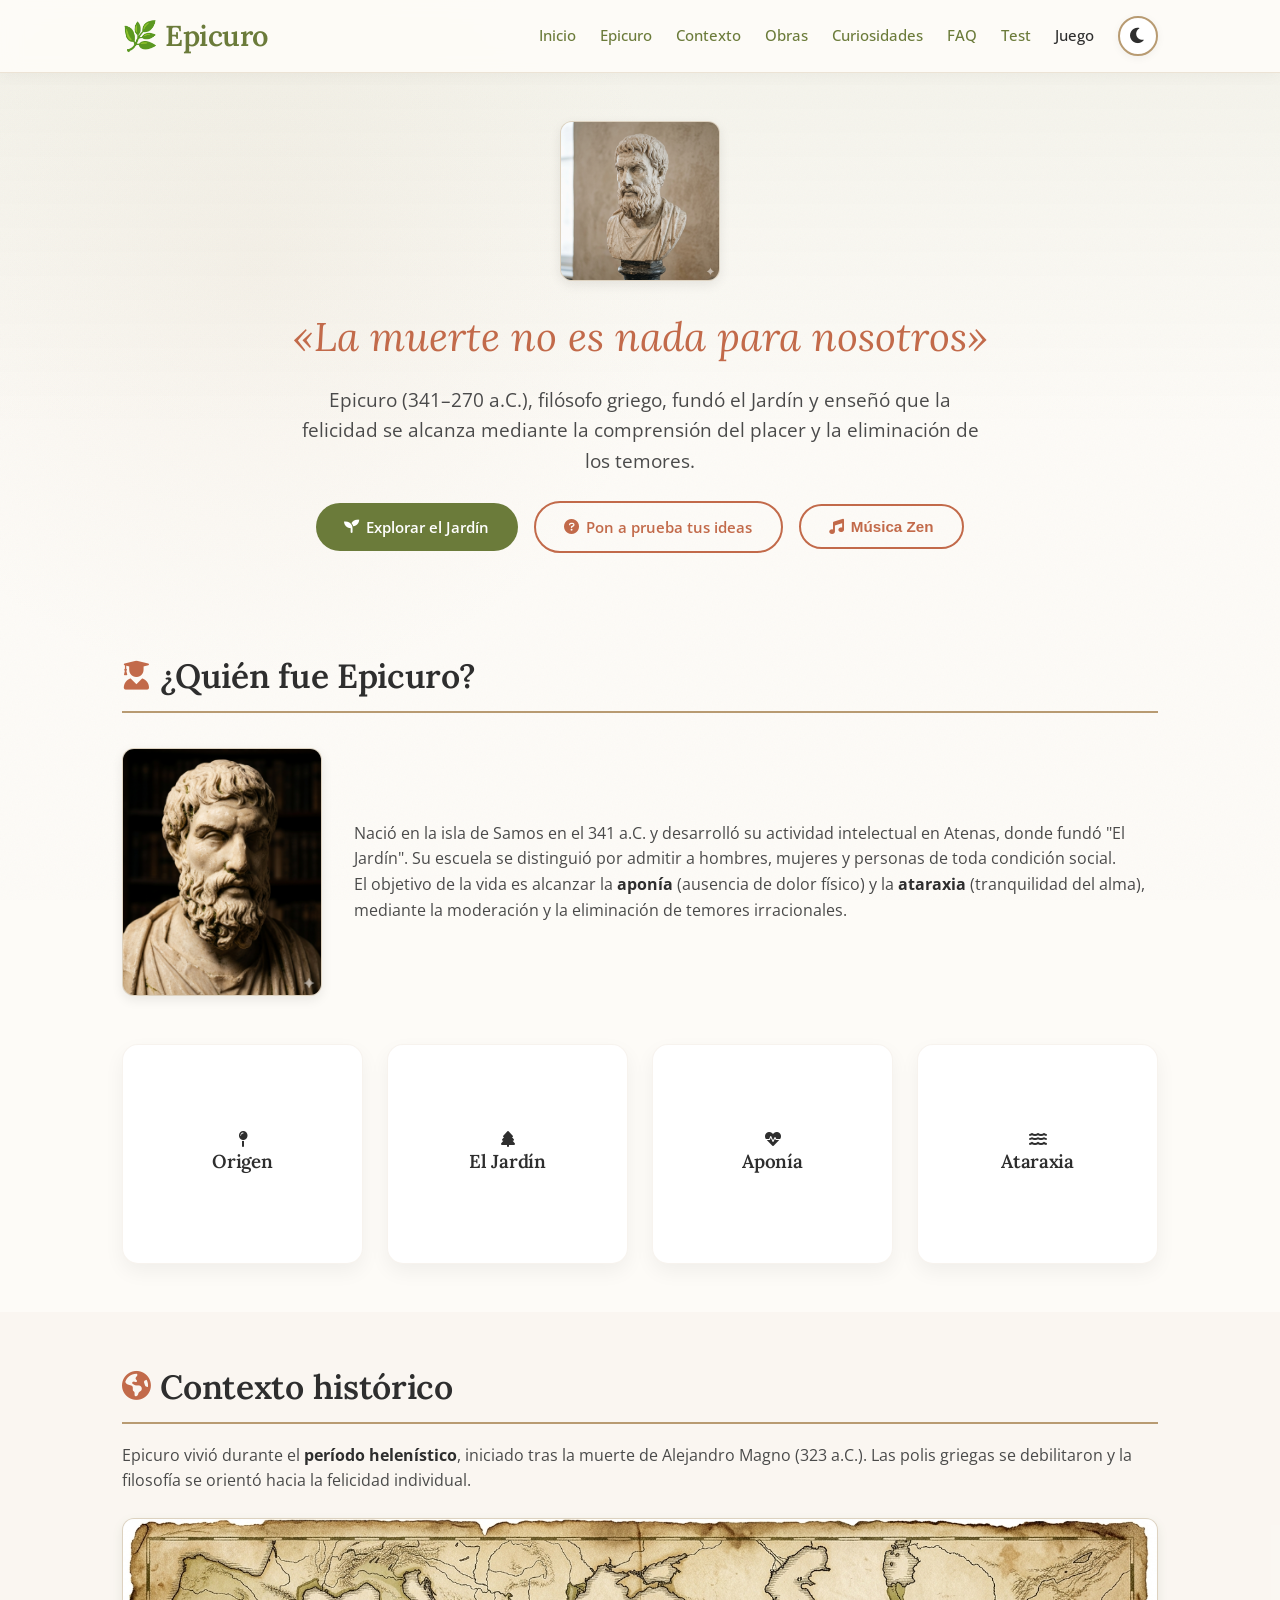
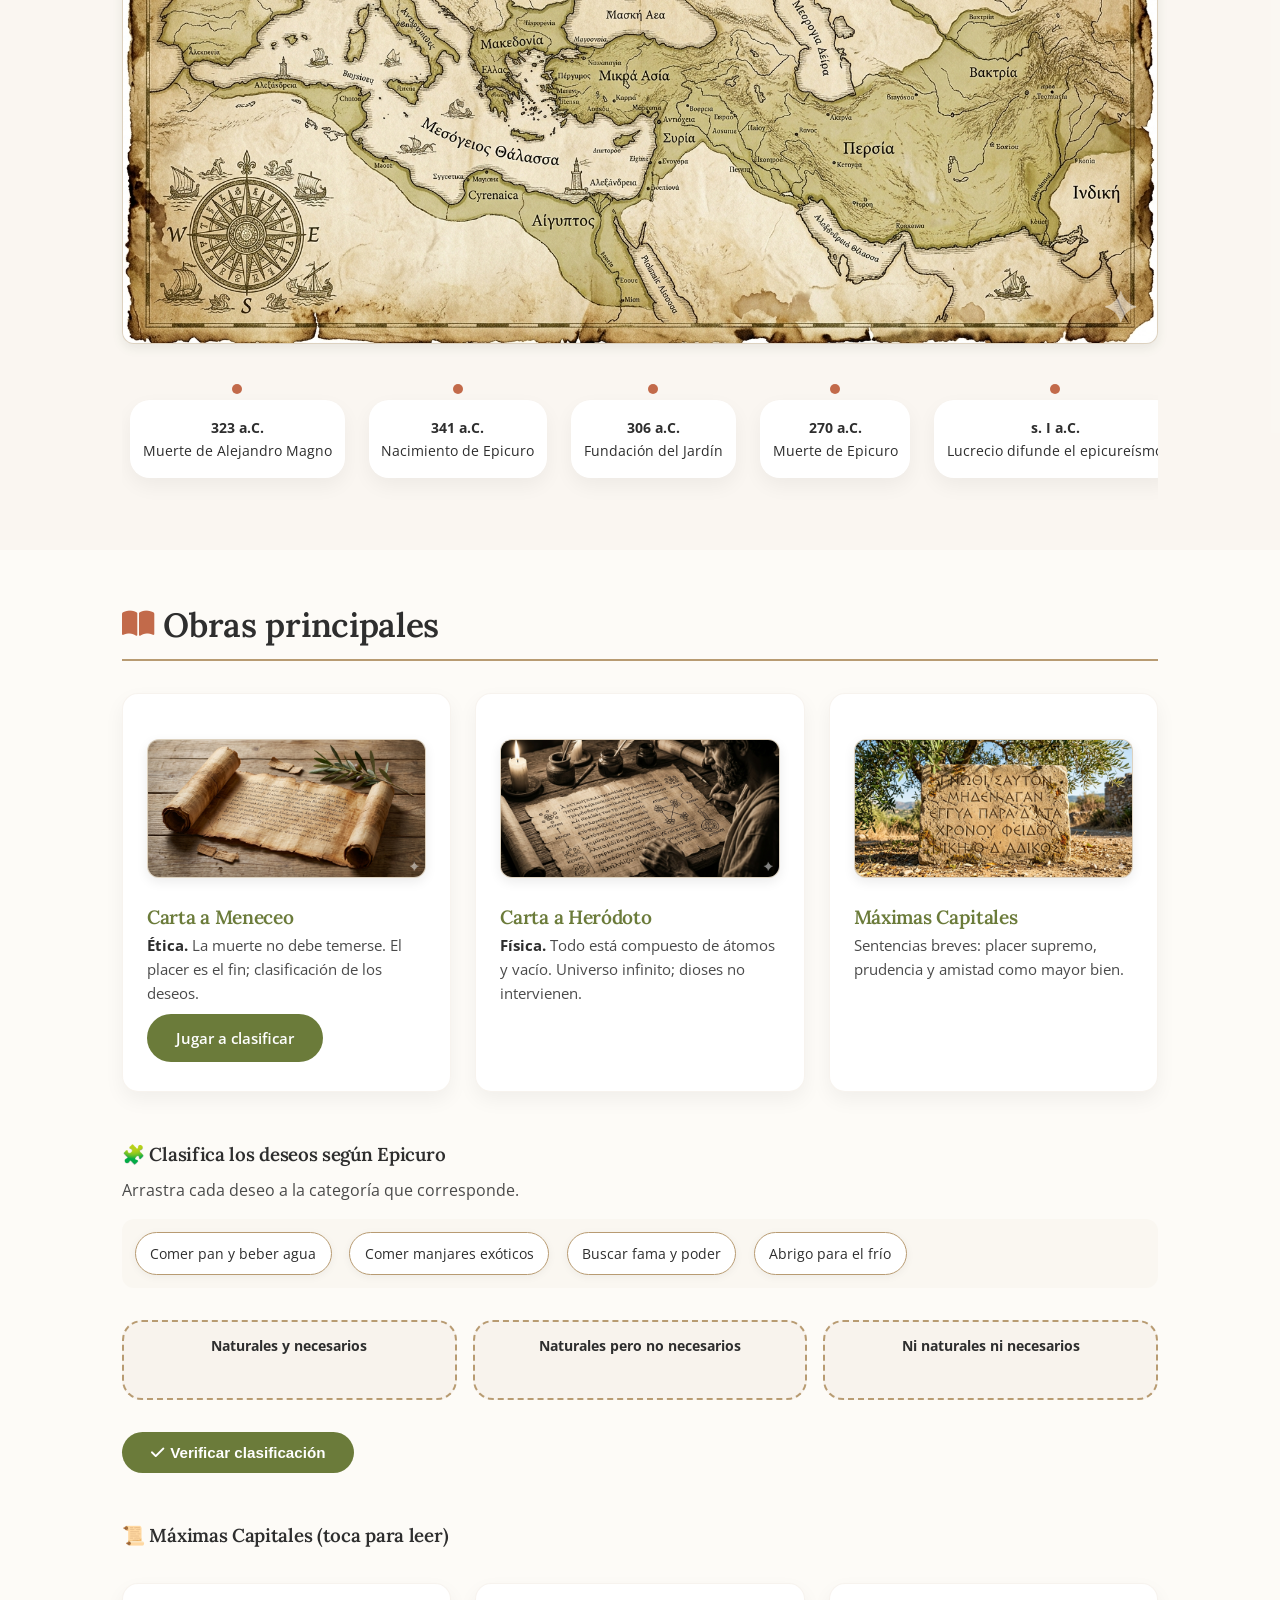
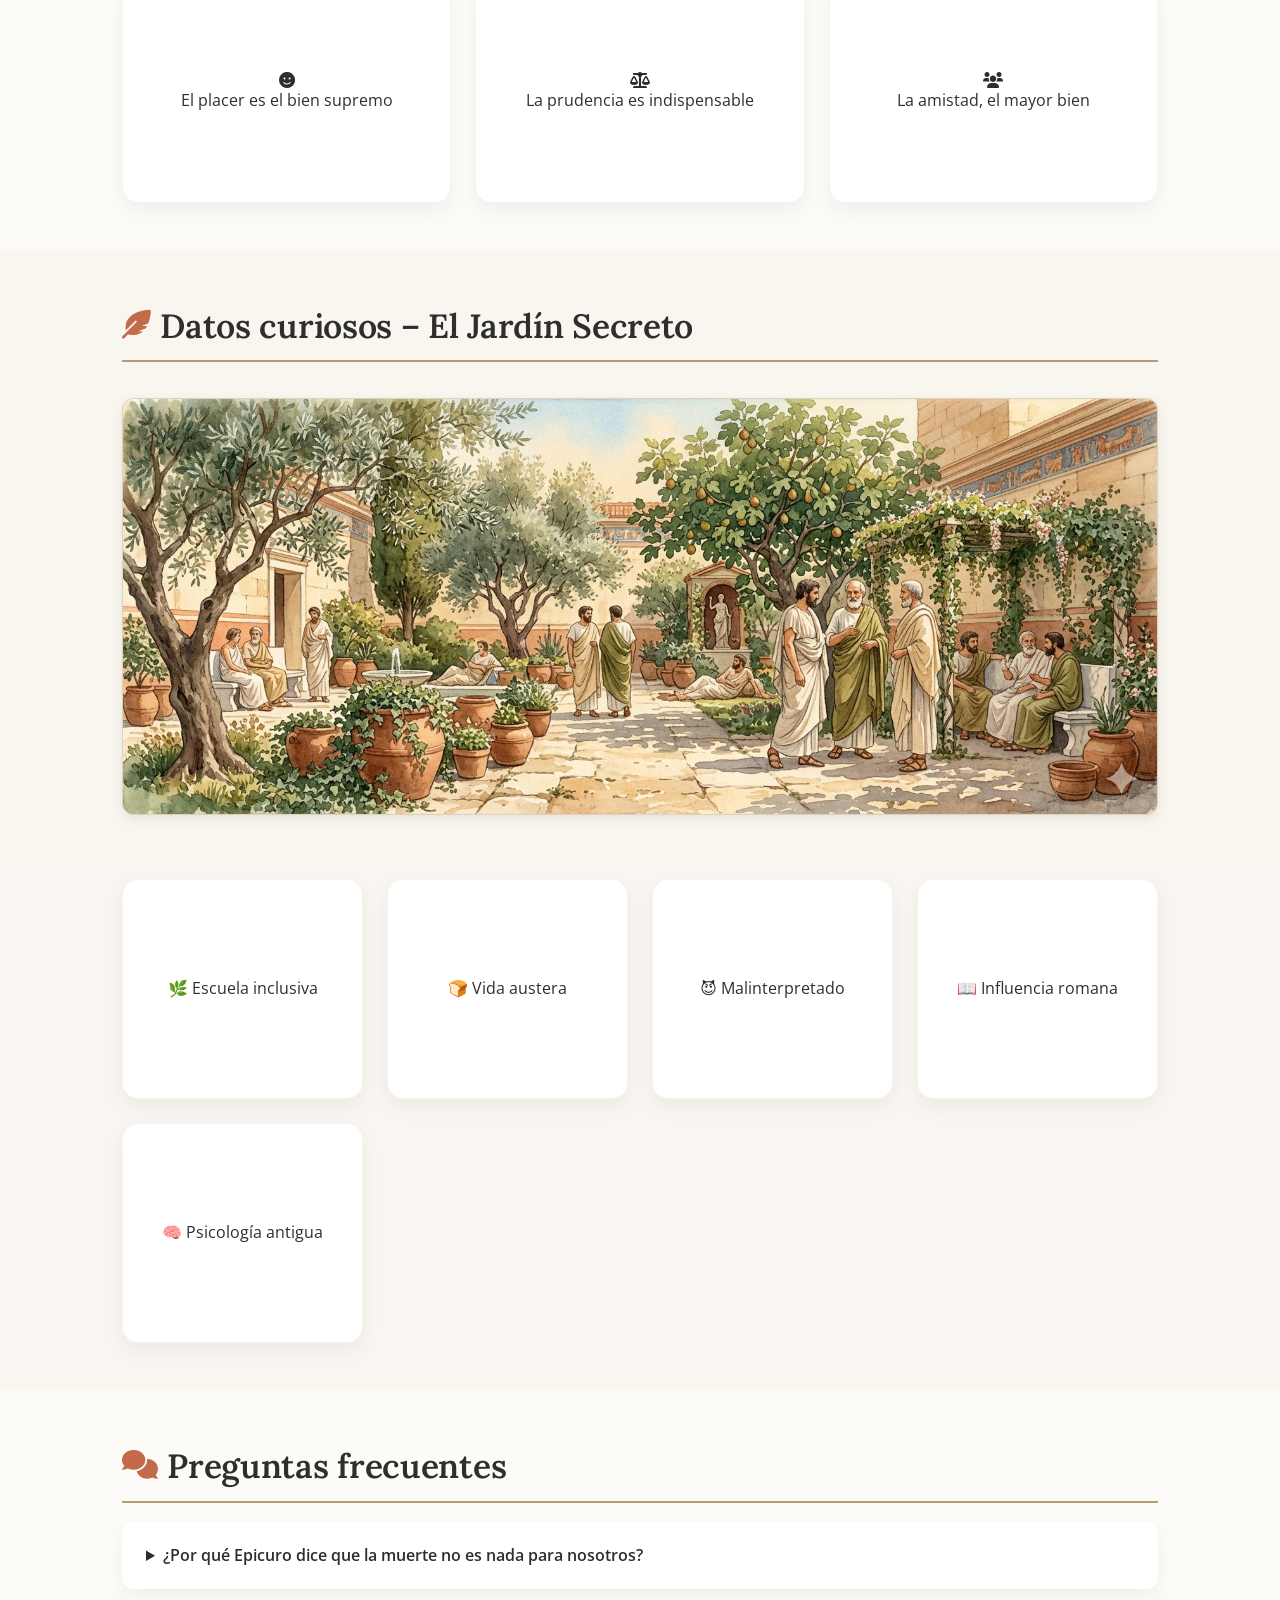
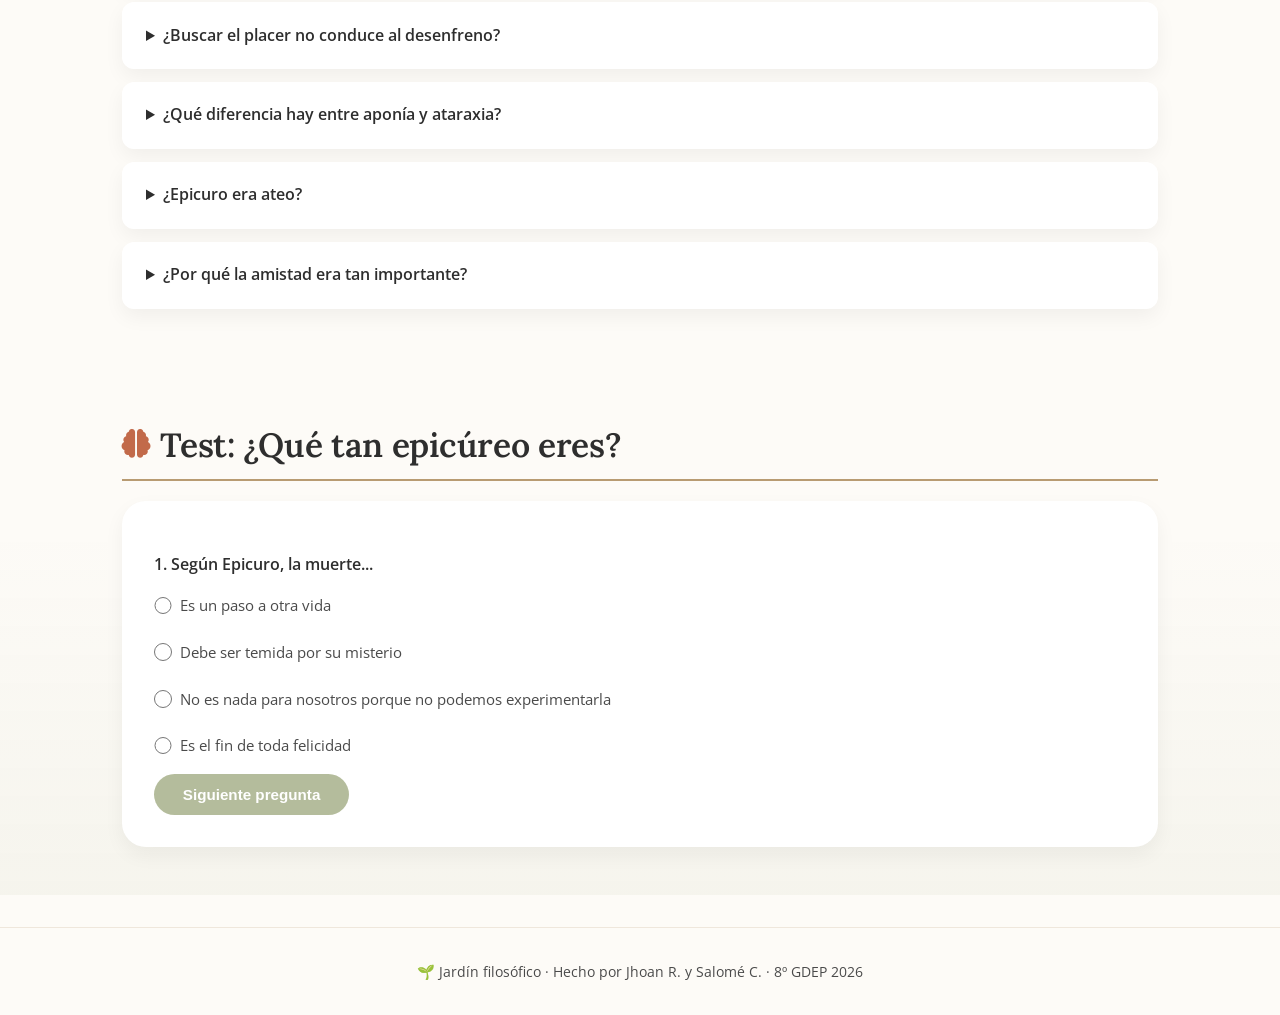
==== index.html @ 8f3d0e62 "Added link to the interactive game" ====
<!DOCTYPE html>
<html lang="es" data-theme="light">
<head>
    <meta charset="UTF-8">
    <meta name="viewport" content="width=device-width, initial-scale=1.0, viewport-fit=cover">
    <title>Epicuro · Filosofía para la felicidad</title>
    <link rel="shortcut icon" href="icono-web.ico" />
    <link rel="preconnect" href="https://fonts.googleapis.com">
    <link rel="preconnect" href="https://fonts.gstatic.com" crossorigin>
    <link href="https://fonts.googleapis.com/css2?family=Lora:ital,wght@0,400;0,600;1,400&family=Open+Sans:wght@300;400;600&display=swap" rel="stylesheet">
    <link rel="stylesheet" href="https://cdnjs.cloudflare.com/ajax/libs/font-awesome/6.0.0-beta3/css/all.min.css">
    <link rel="stylesheet" href="styles.css">
</head>
<body>
    <!-- Audio de fondo (oculto) -->
    <audio id="bgMusic" loop preload="auto">
        <source src="musica-web.mp3" type="audio/mpeg">
        Tu navegador no soporta audio.
    </audio>

    <div class="overlay" id="overlay"></div>

    <nav class="navbar">
        <div class="nav-container">
            <div class="logo">🌿 Epicuro</div>
            <div class="nav-right-group">
                <ul class="nav-links" id="navLinks">
                    <li><a href="#inicio">Inicio</a></li>
                    <li><a href="#epicuro">Epicuro</a></li>
                    <li><a href="#contexto">Contexto</a></li>
                    <li><a href="#obras">Obras</a></li>
                    <li><a href="#curiosidades">Curiosidades</a></li>
                    <li><a href="#faq">FAQ</a></li>
                    <li><a href="#test">Test</a></li>
                    <li><a href"https://colegio sitiosweb.com.co/juego/">Juego</a></li>
                    <li class="theme-toggle-li">
                        <button class="theme-toggle" id="themeToggle" aria-label="Cambiar modo oscuro / claro" title="Alternar modo oscuro">
                            <i class="fas fa-moon" id="themeIcon"></i>
                        </button>
                    </li>
                </ul>
                <button class="theme-toggle" id="themeToggleMobile" aria-label="Cambiar modo oscuro / claro" title="Alternar modo oscuro" style="display:none;">
                    <i class="fas fa-moon" id="themeIconMobile"></i>
                </button>
                <button class="menu-toggle" id="menuToggle" aria-label="Abrir menú" title="Menú">
                    <i class="fas fa-bars" id="menuIcon"></i>
                </button>
            </div>
        </div>
    </nav>

    <main>
        <section id="inicio" class="hero">
            <div class="container">
                <img src="img/busto-hero.png" alt="Busto de Epicuro" class="img-placeholder img-hero" width="240" height="240">
                <blockquote>«La muerte no es nada para nosotros»</blockquote>
                <p>Epicuro (341–270 a.C.), filósofo griego, fundó el Jardín y enseñó que la felicidad se alcanza mediante la comprensión del placer y la eliminación de los temores.</p>
                <div class="hero-buttons">
                    <a href="#curiosidades" class="btn"><i class="fas fa-seedling"></i> Explorar el Jardín</a>
                    <a href="#test" class="btn btn-outline"><i class="fas fa-question-circle"></i> Pon a prueba tus ideas</a>
                    <button id="musicToggle" class="btn btn-outline"><i class="fas fa-music"></i> <span>Música Zen</span></button>
                </div>
            </div>
        </section>

        <section id="epicuro">
            <div class="container">
                <h2><i class="fas fa-user-graduate"></i> ¿Quién fue Epicuro?</h2>
                <div class="bio-flex">
                    <img src="img/busto-bio.png" alt="Representación de Epicuro" class="img-placeholder img-placeholder-sm" width="250" height="300">
                    <div>
                        <p>Nació en la isla de Samos en el 341 a.C. y desarrolló su actividad intelectual en Atenas, donde fundó "El Jardín". Su escuela se distinguió por admitir a hombres, mujeres y personas de toda condición social.</p>
                        <p>El objetivo de la vida es alcanzar la <strong>aponía</strong> (ausencia de dolor físico) y la <strong>ataraxia</strong> (tranquilidad del alma), mediante la moderación y la eliminación de temores irracionales.</p>
                    </div>
                </div>

                <div class="card-grid" style="margin-top:2rem;">
                    <div class="flip-card" onclick="this.classList.toggle('flipped')">
                        <div class="flip-card-inner">
                            <div class="flip-card-front"><i class="fas fa-map-pin"></i><h3>Origen</h3></div>
                            <div class="flip-card-back"><p>Nació en Samos (341 a.C.) y filosofó en Atenas.</p></div>
                        </div>
                    </div>
                    <div class="flip-card" onclick="this.classList.toggle('flipped')">
                        <div class="flip-card-inner">
                            <div class="flip-card-front"><i class="fas fa-tree"></i><h3>El Jardín</h3></div>
                            <div class="flip-card-back"><p>Escuela inclusiva, abierta a todos sin distinción.</p></div>
                        </div>
                    </div>
                    <div class="flip-card" onclick="this.classList.toggle('flipped')">
                        <div class="flip-card-inner">
                            <div class="flip-card-front"><i class="fas fa-heartbeat"></i><h3>Aponía</h3></div>
                            <div class="flip-card-back"><p>Ausencia de dolor físico.</p></div>
                        </div>
                    </div>
                    <div class="flip-card" onclick="this.classList.toggle('flipped')">
                        <div class="flip-card-inner">
                            <div class="flip-card-front"><i class="fas fa-water"></i><h3>Ataraxia</h3></div>
                            <div class="flip-card-back"><p>Tranquilidad del alma, libre de miedos.</p></div>
                        </div>
                    </div>
                </div>
            </div>
        </section>

        <section id="contexto" style="background:var(--color-contexto-bg);">
            <div class="container">
                <h2><i class="fas fa-globe-americas"></i> Contexto histórico</h2>
                <p>Epicuro vivió durante el <strong>período helenístico</strong>, iniciado tras la muerte de Alejandro Magno (323 a.C.). Las polis griegas se debilitaron y la filosofía se orientó hacia la felicidad individual.</p>
                <img src="img/mapa.png" alt="Mapa del mundo helenístico" class="img-placeholder" style="max-width:100%; margin:1.5rem 0;">
                <div class="timeline">
                    <div class="timeline-item"><strong>323 a.C.</strong><br>Muerte de Alejandro Magno</div>
                    <div class="timeline-item"><strong>341 a.C.</strong><br>Nacimiento de Epicuro</div>
                    <div class="timeline-item"><strong>306 a.C.</strong><br>Fundación del Jardín</div>
                    <div class="timeline-item"><strong>270 a.C.</strong><br>Muerte de Epicuro</div>
                    <div class="timeline-item"><strong>s. I a.C.</strong><br>Lucrecio difunde el epicureísmo</div>
                </div>
            </div>
        </section>

        <section id="obras">
            <div class="container">
                <h2><i class="fas fa-book-open"></i> Obras principales</h2>
                <div class="card-grid">
                    <div class="card">
                        <img src="img/carta-meneceo.png" alt="Pergamino Carta a Meneceo" class="img-placeholder">
                        <h3><a href="https://archive.org/details/Carta_a_Meneceu" target="_blank" rel="noopener">Carta a Meneceo</a></h3>
                        <p><strong>Ética.</strong> La muerte no debe temerse. El placer es el fin; clasificación de los deseos.</p>
                        <a href="#juego-deseos" class="btn" style="margin-top:0.5rem;">Jugar a clasificar</a>
                    </div>
                    <div class="card">
                        <img src="img/carta-herodoto.png" alt="Pergamino Carta a Heródoto" class="img-placeholder">
                        <h3><a href="https://github.com/YacaloX/Epicuro-de-Samos/blob/main/pdf/carta-a-herodoto.pdf" target="_blank" rel="noopener">Carta a Heródoto</a></h3>
                        <p><strong>Física.</strong> Todo está compuesto de átomos y vacío. Universo infinito; dioses no intervienen.</p>
                    </div>
                    <div class="card">
                        <img src="img/tabla-piedra.png" alt="Tabla con máximas" class="img-placeholder">
                        <h3><a href="https://www.eventos.cch.unam.mx/olimpiada/files/Maximas.pdf" target="_blank" rel="noopener">Máximas Capitales</a></h3>
                        <p>Sentencias breves: placer supremo, prudencia y amistad como mayor bien.</p>
                    </div>
                </div>

                <div id="juego-deseos" style="margin-top:3rem;">
                    <h3 style="font-family:var(--fuente-titulos); margin-bottom:0.5rem; color: var(--texto);">🧩 Clasifica los deseos según Epicuro</h3>
                    <p>Arrastra cada deseo a la categoría que corresponde.</p>
                    <div id="items-container">
                        <div class="draggable" draggable="true" id="item1" data-correct="natural-necesario">Comer pan y beber agua</div>
                        <div class="draggable" draggable="true" id="item2" data-correct="natural-no-necesario">Comer manjares exóticos</div>
                        <div class="draggable" draggable="true" id="item3" data-correct="no-natural">Buscar fama y poder</div>
                        <div class="draggable" draggable="true" id="item4" data-correct="natural-necesario">Abrigo para el frío</div>
                    </div>
                    <div class="drag-container">
                        <div class="drop-zone" data-accept="natural-necesario"><h4>Naturales y necesarios</h4></div>
                        <div class="drop-zone" data-accept="natural-no-necesario"><h4>Naturales pero no necesarios</h4></div>
                        <div class="drop-zone" data-accept="no-natural"><h4>Ni naturales ni necesarios</h4></div>
                    </div>
                    <button id="verificar-deseos" class="btn"><i class="fas fa-check"></i> Verificar clasificación</button>
                    <p id="feedback-deseos" style="margin-top:0.8rem; font-weight:600;"></p>
                </div>

                <h3 style="margin-top:3rem; color: var(--texto);">📜 Máximas Capitales (toca para leer)</h3>
                <div class="card-grid" style="grid-template-columns: repeat(auto-fit, minmax(200px,1fr));">
                    <div class="flip-card" onclick="this.classList.toggle('flipped')">
                        <div class="flip-card-inner">
                            <div class="flip-card-front"><i class="fas fa-smile"></i> El placer es el bien supremo</div>
                            <div class="flip-card-back">La vida feliz requiere moderación; el placer verdadero es ausencia de dolor.</div>
                        </div>
                    </div>
                    <div class="flip-card" onclick="this.classList.toggle('flipped')">
                        <div class="flip-card-inner">
                            <div class="flip-card-front"><i class="fas fa-balance-scale"></i> La prudencia es indispensable</div>
                            <div class="flip-card-back">Elegir bien los placeres evita sufrimientos futuros.</div>
                        </div>
                    </div>
                    <div class="flip-card" onclick="this.classList.toggle('flipped')">
                        <div class="flip-card-inner">
                            <div class="flip-card-front"><i class="fas fa-users"></i> La amistad, el mayor bien</div>
                            <div class="flip-card-back">Proporciona seguridad, apoyo y bienestar emocional.</div>
                        </div>
                    </div>
                </div>
            </div>
        </section>

        <section id="curiosidades" style="background:var(--color-curiosidades-bg);">
            <div class="container">
                <h2><i class="fas fa-feather-alt"></i> Datos curiosos – El Jardín Secreto</h2>
                <img src="img/jardin.png" alt="Ilustración del Jardín de Epicuro" class="img-placeholder" style="max-width:100%; margin-bottom:1.5rem;">
                <div class="card-grid">
                    <div class="flip-card" onclick="this.classList.toggle('flipped')">
                        <div class="flip-card-inner">
                            <div class="flip-card-front">🌿 Escuela inclusiva</div>
                            <div class="flip-card-back">Mujeres, esclavos y personas de toda condición eran bienvenidos en El Jardín.</div>
                        </div>
                    </div>
                    <div class="flip-card" onclick="this.classList.toggle('flipped')">
                        <div class="flip-card-inner">
                            <div class="flip-card-front">🍞 Vida austera</div>
                            <div class="flip-card-back">Epicuro comía principalmente pan, agua y aceitunas; su placer no era el lujo.</div>
                        </div>
                    </div>
                    <div class="flip-card" onclick="this.classList.toggle('flipped')">
                        <div class="flip-card-inner">
                            <div class="flip-card-front">😈 Malinterpretado</div>
                            <div class="flip-card-back">Se le acusó de hedonismo extremo, pero defendía la moderación.</div>
                        </div>
                    </div>
                    <div class="flip-card" onclick="this.classList.toggle('flipped')">
                        <div class="flip-card-inner">
                            <div class="flip-card-front">📖 Influencia romana</div>
                            <div class="flip-card-back">El poeta Lucrecio llevó el epicureísmo a Roma con <em>De rerum natura</em>.</div>
                        </div>
                    </div>
                    <div class="flip-card" onclick="this.classList.toggle('flipped')">
                        <div class="flip-card-inner">
                            <div class="flip-card-front">🧠 Psicología antigua</div>
                            <div class="flip-card-back">Su enfoque en eliminar miedos anticipa el bienestar emocional moderno.</div>
                        </div>
                    </div>
                </div>
            </div>
        </section>

        <section id="faq">
            <div class="container">
                <h2><i class="fas fa-comments"></i> Preguntas frecuentes</h2>
                <div class="faq">
                    <details><summary>¿Por qué Epicuro dice que la muerte no es nada para nosotros?</summary><p>Porque mientras vivimos, la muerte no está presente; cuando ocurre, dejamos de existir y no hay sensación alguna.</p></details>
                    <details><summary>¿Buscar el placer no conduce al desenfreno?</summary><p>No en el epicureísmo: el placer supremo es la ausencia de dolor (aponía) y la serenidad del alma (ataraxia).</p></details>
                    <details><summary>¿Qué diferencia hay entre aponía y ataraxia?</summary><p>Aponía: ausencia de dolor físico. Ataraxia: tranquilidad mental.</p></details>
                    <details><summary>¿Epicuro era ateo?</summary><p>No. Creía que los dioses existen, pero no intervienen en asuntos humanos.</p></details>
                    <details><summary>¿Por qué la amistad era tan importante?</summary><p>Brinda seguridad y apoyo; Epicuro la consideraba el mayor bien que la sabiduría ofrece.</p></details>
                </div>
            </div>
        </section>

        <section id="test" style="background: var(--color-test-bg);">
            <div class="container">
                <h2><i class="fas fa-brain"></i> Test: ¿Qué tan epicúreo eres?</h2>
                <div class="quiz-box" id="quiz">
                    <div id="pregunta-container"></div>
                    <button id="siguiente-btn" class="btn" style="display:none;" disabled>Siguiente pregunta</button>
                    <div id="resultado-final" class="resultado" style="display:none;"></div>
                </div>
            </div>
        </section>
    </main>

    <footer>
        <p>🌱 Jardín filosófico · Hecho por Jhoan R. y Salomé C. · 8º GDEP 2026</p>
    </footer>

    <script src="script.js"></script>
</body>
</html>
---- styles.css ----
/* ========== RESET Y VARIABLES ========== */
* {
    margin: 0;
    padding: 0;
    box-sizing: border-box;
}

:root {
    --fondo: #FDFBF7;
    --texto: #2E2E2E;
    --texto-secundario: #4a4a4a;
    --verde-oliva: #6B7B3A;
    --terracota: #C26A4A;
    --dorado-viejo: #B89B72;
    --beige-claro: #F5F0E8;
    --sombra-suave: 0 8px 20px rgba(0, 0, 0, 0.05);
    --sombra-media: 0 15px 30px rgba(0, 0, 0, 0.08);
    --sombra-ligera: 0 2px 8px rgba(0, 0, 0, 0.05);
    --sombra-imagen: 0 4px 12px rgba(0, 0, 0, 0.08);
    --borde-redondo: 16px;
    --fuente-titulos: 'Lora', 'Merriweather', Georgia, serif;
    --fuente-texto: 'Open Sans', 'Lato', system-ui, sans-serif;
    --transicion: all 0.25s ease;
    --color-card-bg: #ffffff;
    --color-card-border: rgba(184, 155, 114, 0.12);
    --color-nav-bg: rgba(253, 251, 247, 0.92);
    --color-nav-border: rgba(184, 155, 114, 0.25);
    --color-footer-texto: #7f7f7f;
    --color-footer-borde: rgba(184, 155, 114, 0.2);
    --color-faq-bg: #ffffff;
    --color-dropzone-bg: rgba(245, 240, 232, 0.7);
    --color-dropzone-dragover: rgba(107, 123, 58, 0.1);
    --color-timeline-bg: #ffffff;
    --color-img-bg: #e9e4db;
    --color-img-border: rgba(184, 155, 114, 0.25);
    --color-hero-gradient: linear-gradient(180deg, rgba(107, 123, 58, 0.06) 0%, transparent 70%);
    --color-contexto-bg: rgba(245, 240, 232, 0.4);
    --color-curiosidades-bg: rgba(184, 155, 114, 0.06);
    --color-test-bg: linear-gradient(0deg, rgba(107, 123, 58, 0.05) 0%, transparent 70%);
    --color-scrollbar-track: #f0ece4;
    --color-scrollbar-thumb: #c4b99a;
    --color-flip-back-texto: #3d3d3d;
    --color-input-bg: #ffffff;
    --color-input-texto: #2E2E2E;
}

[data-theme="dark"] {
    --fondo: #1a1a1a;
    --texto: #e4e4e4;
    --texto-secundario: #c5c5c5;
    --verde-oliva: #8fa84a;
    --terracota: #d4856a;
    --dorado-viejo: #c9a87c;
    --beige-claro: #2a2722;
    --sombra-suave: 0 8px 20px rgba(0, 0, 0, 0.25);
    --sombra-media: 0 15px 30px rgba(0, 0, 0, 0.3);
    --sombra-ligera: 0 2px 8px rgba(0, 0, 0, 0.2);
    --sombra-imagen: 0 4px 12px rgba(0, 0, 0, 0.3);
    --color-card-bg: #252525;
    --color-card-border: rgba(184, 155, 114, 0.18);
    --color-nav-bg: rgba(26, 26, 26, 0.94);
    --color-nav-border: rgba(184, 155, 114, 0.3);
    --color-footer-texto: #a0a0a0;
    --color-footer-borde: rgba(184, 155, 114, 0.25);
    --color-faq-bg: #252525;
    --color-dropzone-bg: rgba(42, 39, 34, 0.7);
    --color-dropzone-dragover: rgba(143, 168, 74, 0.15);
    --color-timeline-bg: #252525;
    --color-img-bg: #2e2b26;
    --color-img-border: rgba(184, 155, 114, 0.3);
    --color-hero-gradient: linear-gradient(180deg, rgba(143, 168, 74, 0.08) 0%, transparent 70%);
    --color-contexto-bg: rgba(42, 39, 34, 0.5);
    --color-curiosidades-bg: rgba(184, 155, 114, 0.08);
    --color-test-bg: linear-gradient(0deg, rgba(143, 168, 74, 0.07) 0%, transparent 70%);
    --color-scrollbar-track: #2a2a2a;
    --color-scrollbar-thumb: #5a5040;
    --color-flip-back-texto: #d0d0d0;
    --color-input-bg: #2a2a2a;
    --color-input-texto: #e4e4e4;
}

html {
    font-size: 16px;
    scroll-behavior: smooth;
}

body {
    background-color: var(--fondo);
    color: var(--texto);
    font-family: var(--fuente-texto);
    line-height: 1.6;
    font-weight: 400;
    background-image: radial-gradient(circle at 20% 30%, rgba(184, 155, 114, 0.08) 0%, transparent 35%);
    background-attachment: fixed;
    transition: background-color 0.4s ease, color 0.4s ease;
    -webkit-tap-highlight-color: transparent;
    -webkit-font-smoothing: antialiased;
}

body::before {
    content: "";
    position: fixed;
    top: 0;
    left: 0;
    width: 100%;
    height: 100%;
    background-image: url('data:image/svg+xml;utf8,<svg xmlns="http://www.w3.org/2000/svg" width="100" height="100" viewBox="0 0 100 100"><filter id="noise"><feTurbulence type="fractalNoise" baseFrequency="0.65" numOctaves="1" stitchTiles="stitch"/></filter><rect width="100" height="100" filter="url(%23noise)" opacity="0.03"/></svg>');
    pointer-events: none;
    z-index: -1;
}

/* ========== TIPOGRAFÍA ========== */
h1, h2, h3 {
    font-family: var(--fuente-titulos);
    font-weight: 600;
    letter-spacing: -0.3px;
    color: var(--texto);
    transition: color 0.4s ease;
}

h2 {
    font-size: 2.1rem;
    margin-bottom: 1.2rem;
    display: flex;
    align-items: center;
    gap: 0.6rem;
    border-bottom: 2px solid var(--dorado-viejo);
    padding-bottom: 0.5rem;
    transition: border-color 0.4s ease;
}

h2 i {
    color: var(--terracota);
    font-size: 1.8rem;
    transition: color 0.4s ease;
    flex-shrink: 0;
}

/* ========== CONTENEDOR ========== */
.container {
    max-width: 1100px;
    margin: 0 auto;
    padding: 0 2rem;
}

/* ========== NAVBAR ========== */
.navbar {
    background-color: var(--color-nav-bg);
    backdrop-filter: blur(10px);
    -webkit-backdrop-filter: blur(10px);
    box-shadow: 0 2px 15px rgba(0, 0, 0, 0.04);
    position: sticky;
    top: 0;
    z-index: 100;
    border-bottom: 1px solid var(--color-nav-border);
    transition: background-color 0.4s ease, border-color 0.4s ease;
}

.nav-container {
    display: flex;
    justify-content: space-between;
    align-items: center;
    max-width: 1100px;
    margin: 0 auto;
    padding: 0.8rem 2rem;
    flex-wrap: nowrap;
    position: relative;
}

.logo {
    font-family: var(--fuente-titulos);
    font-size: 1.8rem;
    font-weight: 600;
    color: var(--verde-oliva);
    letter-spacing: -0.5px;
    transition: color 0.4s ease;
    flex-shrink: 0;
    z-index: 101;
}

.nav-right-group {
    display: flex;
    align-items: center;
    gap: 1rem;
    z-index: 101;
}

.menu-toggle {
    display: none;
    background: none;
    border: none;
    font-size: 1.6rem;
    cursor: pointer;
    color: var(--texto);
    padding: 0.3rem 0.5rem;
    border-radius: 8px;
    transition: var(--transicion), color 0.4s ease;
    line-height: 1;
    z-index: 101;
}

.menu-toggle:hover {
    color: var(--terracota);
}

.nav-links {
    display: flex;
    gap: 1.5rem;
    list-style: none;
    flex-wrap: nowrap;
    align-items: center;
    margin: 0;
    padding: 0;
}

.nav-links a {
    text-decoration: none;
    color: var(--texto);
    font-weight: 500;
    font-size: 0.95rem;
    transition: var(--transicion), color 0.4s ease;
    border-bottom: 2px solid transparent;
    padding-bottom: 3px;
    white-space: nowrap;
}

.nav-links a:hover {
    color: var(--terracota);
    border-bottom-color: var(--terracota);
}

.theme-toggle {
    background: none;
    border: 2px solid var(--dorado-viejo);
    border-radius: 50%;
    width: 40px;
    height: 40px;
    cursor: pointer;
    font-size: 1.1rem;
    display: flex;
    align-items: center;
    justify-content: center;
    transition: var(--transicion), border-color 0.4s ease, background-color 0.4s ease, color 0.4s ease;
    color: var(--texto);
    background-color: var(--color-card-bg);
    flex-shrink: 0;
    box-shadow: var(--sombra-ligera);
    z-index: 101;
}

.theme-toggle:hover {
    border-color: var(--terracota);
    color: var(--terracota);
    transform: rotate(20deg);
}

.theme-toggle:active {
    transform: rotate(40deg) scale(0.9);
}

/* ========== SECCIONES ========== */
section {
    padding: 3rem 0;
    scroll-margin-top: 5rem;
    transition: background 0.4s ease;
}

.hero {
    text-align: center;
    padding: 3rem 1rem 2rem;
    background: var(--color-hero-gradient);
    border-radius: 0 0 60px 60px;
    margin-bottom: 1rem;
    transition: background 0.4s ease;
}

.hero blockquote {
    font-family: var(--fuente-titulos);
    font-size: 2.5rem;
    font-style: italic;
    color: var(--terracota);
    margin: 0.5rem 0 1rem;
    opacity: 0;
    transform: translateY(20px);
    animation: fadeInUp 0.8s ease forwards;
    transition: color 0.4s ease;
}

@keyframes fadeInUp {
    to {
        opacity: 1;
        transform: translateY(0);
    }
}

.hero p {
    font-size: 1.2rem;
    max-width: 700px;
    margin: 0 auto 1.5rem;
    color: var(--texto-secundario);
    transition: color 0.4s ease;
    padding: 0 0.5rem;
}

.hero-buttons {
    display: flex;
    gap: 1rem;
    flex-wrap: wrap;
    justify-content: center;
    align-items: center;
}

/* ========== BOTONES ========== */
.btn {
    background: var(--verde-oliva);
    color: white;
    border: none;
    padding: 0.75rem 1.8rem;
    border-radius: 30px;
    font-weight: 600;
    font-size: 0.95rem;
    cursor: pointer;
    transition: 0.2s, background-color 0.4s ease;
    display: inline-flex;
    align-items: center;
    gap: 0.4rem;
    text-decoration: none;
    white-space: nowrap;
    -webkit-tap-highlight-color: transparent;
    user-select: none;
}

.btn-outline {
    background: transparent;
    border: 2px solid var(--terracota);
    color: var(--terracota);
    transition: 0.2s, border-color 0.4s ease, color 0.4s ease;
}

.btn:hover {
    background: var(--terracota);
}
.btn-outline:hover {
    background: var(--terracota);
    color: white;
    border-color: var(--terracota);
}

.btn:active {
    transform: scale(0.96);
}

.btn:disabled {
    opacity: 0.5;
    cursor: not-allowed;
    pointer-events: none;
}

/* ========== TARJETAS (CARDS) ========== */
.card-grid {
    display: grid;
    grid-template-columns: repeat(auto-fit, minmax(240px, 1fr));
    gap: 1.5rem;
    margin-top: 2rem;
}

.card {
    background: var(--color-card-bg);
    border-radius: var(--borde-redondo);
    padding: 1.8rem 1.5rem;
    box-shadow: var(--sombra-suave);
    transition: transform 0.3s, box-shadow 0.3s, background-color 0.4s ease;
    border: 1px solid var(--color-card-border);
    word-break: break-word;
}

.card:hover {
    transform: translateY(-5px);
    box-shadow: var(--sombra-media);
}

.card i {
    font-size: 2.2rem;
    color: var(--verde-oliva);
    margin-bottom: 1rem;
    transition: color 0.4s ease;
}

.card h3 {
    transition: color 0.4s ease;
    font-size: 1.2rem;
}

.card p {
    color: var(--texto-secundario);
    transition: color 0.4s ease;
    font-size: 0.95rem;
}

/* ========== IMÁGENES ========== */
.img-placeholder {
    width: 100%;
    border-radius: 12px;
    margin: 1rem 0;
    box-shadow: var(--sombra-imagen);
    object-fit: cover;
    background-color: var(--color-img-bg);
    border: 1px solid var(--color-img-border);
    transition: background-color 0.4s ease, border-color 0.4s ease, box-shadow 0.4s ease;
    height: auto;
}

.img-placeholder-sm {
    max-width: 200px;
    height: auto;
}

.img-placeholder-md {
    max-width: 400px;
    height: auto;
}

.img-hero {
    max-width: 160px;
    margin: 0 auto 1.5rem;
    display: block;
    height: auto;
}

/* ========== FLIP CARDS ========== */
.flip-card {
    background: transparent;
    height: 220px;
    perspective: 1000px;
    cursor: pointer;
}
.flip-card-inner {
    position: relative;
    width: 100%;
    height: 100%;
    transition: transform 0.6s;
    transform-style: preserve-3d;
}
.flip-card.flipped .flip-card-inner {
    transform: rotateY(180deg);
}
.flip-card-front,
.flip-card-back {
    position: absolute;
    width: 100%;
    height: 100%;
    backface-visibility: hidden;
    border-radius: var(--borde-redondo);
    box-shadow: var(--sombra-suave);
    display: flex;
    flex-direction: column;
    align-items: center;
    justify-content: center;
    padding: 1.2rem;
    text-align: center;
    background: var(--color-card-bg);
    border: 1px solid var(--color-card-border);
    transition: background-color 0.4s ease, border-color 0.4s ease, box-shadow 0.4s ease;
    overflow-y: auto;
}
.flip-card-back {
    background: var(--beige-claro);
    transform: rotateY(180deg);
    justify-content: flex-start;
    color: var(--color-flip-back-texto);
    transition: background-color 0.4s ease, color 0.4s ease;
    font-size: 0.9rem;
}

/* ========== LÍNEA DE TIEMPO ========== */
.timeline {
    display: flex;
    overflow-x: auto;
    gap: 1.5rem;
    padding: 1.5rem 0.5rem;
    scroll-snap-type: x mandatory;
    -webkit-overflow-scrolling: touch;
    scroll-behavior: smooth;
}
.timeline::-webkit-scrollbar {
    height: 5px;
}
.timeline::-webkit-scrollbar-track {
    background: var(--color-scrollbar-track);
    border-radius: 3px;
}
.timeline::-webkit-scrollbar-thumb {
    background: var(--color-scrollbar-thumb);
    border-radius: 3px;
}

.timeline-item {
    min-width: 140px;
    text-align: center;
    scroll-snap-align: center;
    background: var(--color-timeline-bg);
    padding: 1rem 0.8rem;
    border-radius: 20px;
    box-shadow: var(--sombra-suave);
    position: relative;
    transition: background-color 0.4s ease, box-shadow 0.4s ease;
    font-size: 0.9rem;
    flex-shrink: 0;
}
.timeline-item::after {
    content: "";
    position: absolute;
    width: 10px;
    height: 10px;
    background: var(--terracota);
    border-radius: 50%;
    top: -16px;
    left: 50%;
    transform: translateX(-50%);
    transition: background-color 0.4s ease;
}

/* ========== DRAG & DROP ========== */
.drag-container {
    display: flex;
    gap: 1rem;
    flex-wrap: wrap;
    margin: 2rem 0;
}
.drop-zone {
    flex: 1;
    min-width: 160px;
    background: var(--color-dropzone-bg);
    border: 2px dashed var(--dorado-viejo);
    border-radius: 20px;
    padding: 0.8rem;
    text-align: center;
    transition: 0.2s, background-color 0.4s ease, border-color 0.4s ease;
    min-height: 80px;
    display: flex;
    flex-direction: column;
    align-items: center;
    gap: 0.4rem;
}
.drop-zone.drag-over {
    background: var(--color-dropzone-dragover);
    border-color: var(--verde-oliva);
    border-style: solid;
}
.draggable {
    background: var(--color-card-bg);
    padding: 0.6rem 0.9rem;
    margin: 0.3rem;
    border-radius: 30px;
    box-shadow: var(--sombra-ligera);
    cursor: grab;
    display: inline-block;
    user-select: none;
    font-size: 0.85rem;
    border: 1px solid var(--dorado-viejo);
    color: var(--texto);
    transition: background-color 0.4s ease, border-color 0.4s ease, color 0.4s ease, box-shadow 0.4s ease, opacity 0.2s;
    touch-action: none;
    -webkit-user-select: none;
    max-width: 100%;
    word-break: break-word;
}
.draggable:active {
    cursor: grabbing;
}
.draggable.dragging-touch {
    opacity: 0.5;
    transform: scale(0.95);
    box-shadow: var(--sombra-media);
    z-index: 200;
}

#items-container {
    display: flex;
    flex-wrap: wrap;
    gap: 0.5rem;
    margin: 1rem 0;
    min-height: 50px;
    padding: 0.5rem;
    border-radius: 12px;
    background: rgba(184, 155, 114, 0.04);
}

/* ========== TEST Y FAQ ========== */
.quiz-box {
    background: var(--color-card-bg);
    border-radius: 24px;
    padding: 2rem;
    box-shadow: var(--sombra-suave);
    transition: background-color 0.4s ease, box-shadow 0.4s ease;
}
.quiz-question {
    font-weight: 600;
    margin: 1.2rem 0 0.6rem;
    color: var(--texto);
    transition: color 0.4s ease;
    font-size: 1rem;
}
.quiz-option {
    display: flex;
    align-items: flex-start;
    gap: 0.5rem;
    margin: 0.6rem 0;
    cursor: pointer;
    color: var(--texto-secundario);
    transition: color 0.4s ease;
    padding: 0.4rem 0;
    font-size: 0.95rem;
    -webkit-tap-highlight-color: transparent;
}
.quiz-option input[type="radio"] {
    accent-color: var(--terracota);
    margin-top: 0.2rem;
    flex-shrink: 0;
    width: 1.1rem;
    height: 1.1rem;
}
.resultado {
    font-size: 1.1rem;
    background: var(--beige-claro);
    padding: 1rem;
    border-radius: 12px;
    margin-top: 1.5rem;
    transition: background-color 0.4s ease;
}

.faq details {
    background: var(--color-faq-bg);
    margin: 0.8rem 0;
    padding: 1rem 1.5rem;
    border-radius: 12px;
    box-shadow: var(--sombra-suave);
    transition: background-color 0.4s ease, box-shadow 0.4s ease;
}
.faq summary {
    font-weight: 600;
    cursor: pointer;
    color: var(--texto);
    transition: color 0.4s ease;
    padding: 0.3rem 0;
    font-size: 1rem;
    -webkit-tap-highlight-color: transparent;
}
.faq details p {
    color: var(--texto-secundario);
    transition: color 0.4s ease;
    padding-top: 0.5rem;
    font-size: 0.95rem;
}

/* ========== FOOTER ========== */
footer {
    text-align: center;
    padding: 2rem;
    color: var(--color-footer-texto);
    border-top: 1px solid var(--color-footer-borde);
    margin-top: 2rem;
    transition: color 0.4s ease, border-color 0.4s ease;
    font-size: 0.9rem;
}

/* ========== PARRAFOS Y ENLACES ========== */
p {
    color: var(--texto-secundario);
    transition: color 0.4s ease;
}

strong {
    color: var(--texto);
    transition: color 0.4s ease;
}

.drop-zone h4 {
    color: var(--texto);
    transition: color 0.4s ease;
    font-size: 0.9rem;
}

#feedback-deseos {
    transition: color 0.4s ease;
    font-size: 0.95rem;
}

a:not(.btn):not(.btn-outline):link {
    color: var(--verde-oliva);
    text-decoration: none;
    transition: color 0.2s ease;
}

a:not(.btn):not(.btn-outline):visited {
    color: var(--terracota);
}

a:not(.btn):not(.btn-outline):hover,
a:not(.btn):not(.btn-outline):focus {
    color: var(--terracota);
    text-decoration: underline;
}

/* ========== BIO FLEX ========== */
.bio-flex {
    display: flex;
    gap: 2rem;
    align-items: center;
    flex-wrap: wrap;
}

.bio-flex>div {
    flex: 1;
    min-width: 250px;
}

/* ========== OVERLAY ========== */
.overlay {
    display: none;
    position: fixed;
    top: 0;
    left: 0;
    width: 100%;
    height: 100%;
    background: rgba(0, 0, 0, 0.35);
    z-index: 99;
    transition: opacity 0.3s ease;
}

.overlay.active {
    display: block;
}

/* ========== FOCUS VISIBLE ========== */
.theme-toggle:focus-visible,
.menu-toggle:focus-visible {
    outline: 3px solid var(--terracota);
    outline-offset: 3px;
    border-radius: 8px;
}

.theme-toggle:focus-visible {
    border-radius: 50%;
}

/* ========== MEDIA QUERIES ========== */
@media (max-width: 900px) {
    .menu-toggle {
        display: block;
    }

    .nav-links {
        position: fixed;
        top: 0;
        right: -100%;
        width: 75%;
        max-width: 320px;
        height: 100vh;
        flex-direction: column;
        background: var(--color-nav-bg);
        backdrop-filter: blur(15px);
        -webkit-backdrop-filter: blur(15px);
        padding: 5rem 2rem 2rem;
        gap: 1.2rem;
        box-shadow: -5px 0 25px rgba(0, 0, 0, 0.12);
        transition: right 0.35s ease, background-color 0.4s ease;
        z-index: 100;
        border-left: 1px solid var(--color-nav-border);
    }

    .nav-links.active {
        right: 0;
    }

    .nav-links a {
        font-size: 1.05rem;
        padding: 0.5rem 0;
        display: block;
        width: 100%;
    }

    .nav-links .theme-toggle-li {
        margin-top: 0.5rem;
    }

    .nav-right-group {
        gap: 0.5rem;
    }

    .nav-container {
        padding: 0.7rem 1.2rem;
    }
}

@media (max-width: 768px) {
    html {
        font-size: 15px;
    }

    .container {
        padding: 0 1.2rem;
    }

    h2 {
        font-size: 1.7rem;
        gap: 0.4rem;
    }

    h2 i {
        font-size: 1.5rem;
    }

    section {
        padding: 2.2rem 0;
        scroll-margin-top: 4rem;
    }

    .hero {
        padding: 2rem 0.8rem 1.5rem;
        border-radius: 0 0 40px 40px;
    }

    .hero blockquote {
        font-size: 2rem;
    }

    .hero p {
        font-size: 1rem;
    }

    .hero-buttons {
        flex-direction: column;
        gap: 0.7rem;
    }

    .hero-buttons .btn {
        width: 100%;
        justify-content: center;
        padding: 0.7rem 1.5rem;
        font-size: 0.9rem;
    }

    .hero-buttons .btn-outline {
        margin-left: 0;
    }

    .card-grid {
        grid-template-columns: repeat(auto-fit, minmax(200px, 1fr));
        gap: 1rem;
    }

    .card {
        padding: 1.3rem 1.2rem;
    }

    .card i {
        font-size: 1.8rem;
    }

    .card h3 {
        font-size: 1.1rem;
    }

    .card p {
        font-size: 0.9rem;
    }

    .img-hero {
        max-width: 130px;
    }

    .img-placeholder-sm {
        max-width: 150px;
    }

    .bio-flex {
        gap: 1.2rem;
    }

    .bio-flex>div {
        min-width: 200px;
    }

    .flip-card {
        height: 180px;
    }

    .flip-card-front,
    .flip-card-back {
        padding: 1rem;
        font-size: 0.85rem;
    }

    .drag-container {
        flex-direction: column;
        gap: 0.8rem;
    }

    .drop-zone {
        min-width: auto;
        min-height: 60px;
        flex-direction: row;
        flex-wrap: wrap;
        justify-content: center;
        padding: 0.6rem;
        gap: 0.3rem;
    }

    .draggable {
        font-size: 0.8rem;
        padding: 0.5rem 0.7rem;
        margin: 0.2rem;
    }

    #items-container {
        gap: 0.4rem;
        padding: 0.4rem;
    }

    .quiz-box {
        padding: 1.3rem;
    }

    .quiz-question {
        font-size: 0.95rem;
    }

    .quiz-option {
        font-size: 0.9rem;
        padding: 0.5rem 0;
    }

    .faq details {
        padding: 0.8rem 1rem;
    }

    .faq summary {
        font-size: 0.95rem;
    }

    .timeline-item {
        min-width: 120px;
        font-size: 0.8rem;
        padding: 0.8rem 0.6rem;
    }

    footer {
        padding: 1.5rem 1rem;
        font-size: 0.85rem;
    }
}

@media (max-width: 480px) {
    html {
        font-size: 14px;
    }

    .container {
        padding: 0 0.9rem;
    }

    h2 {
        font-size: 1.45rem;
    }

    h2 i {
        font-size: 1.3rem;
    }

    .hero blockquote {
        font-size: 1.6rem;
    }

    .hero p {
        font-size: 0.9rem;
    }

    .hero-buttons .btn {
        font-size: 0.85rem;
        padding: 0.65rem 1.2rem;
    }

    .card-grid {
        grid-template-columns: 1fr;
        gap: 0.8rem;
    }

    .card {
        padding: 1.1rem 1rem;
    }

    .img-hero {
        max-width: 110px;
    }

    .img-placeholder-sm {
        max-width: 120px;
    }

    .bio-flex {
        flex-direction: column;
        align-items: stretch;
    }

    .bio-flex>div {
        min-width: auto;
    }

    .flip-card {
        height: 160px;
    }

    .flip-card-front,
    .flip-card-back {
        padding: 0.8rem;
        font-size: 0.8rem;
    }

    .draggable {
        font-size: 0.75rem;
        padding: 0.45rem 0.6rem;
    }

    .drop-zone h4 {
        font-size: 0.8rem;
    }

    .timeline {
        gap: 1rem;
    }

    .timeline-item {
        min-width: 100px;
        font-size: 0.75rem;
    }

    .quiz-option {
        font-size: 0.85rem;
    }

    .nav-links {
        width: 85%;
        max-width: 280px;
    }

    .logo {
        font-size: 1.4rem;
    }

    .btn {
        padding: 0.6rem 1.2rem;
        font-size: 0.85rem;
    }

    section {
        scroll-margin-top: 3.5rem;
    }
}

@media (max-width: 360px) {
    html {
        font-size: 13px;
    }

    .hero blockquote {
        font-size: 1.4rem;
    }

    .card-grid {
        grid-template-columns: 1fr;
    }

    .flip-card {
        height: 150px;
    }

    .draggable {
        font-size: 0.7rem;
        padding: 0.4rem 0.5rem;
    }

    .nav-container {
        padding: 0.6rem 0.8rem;
    }
}
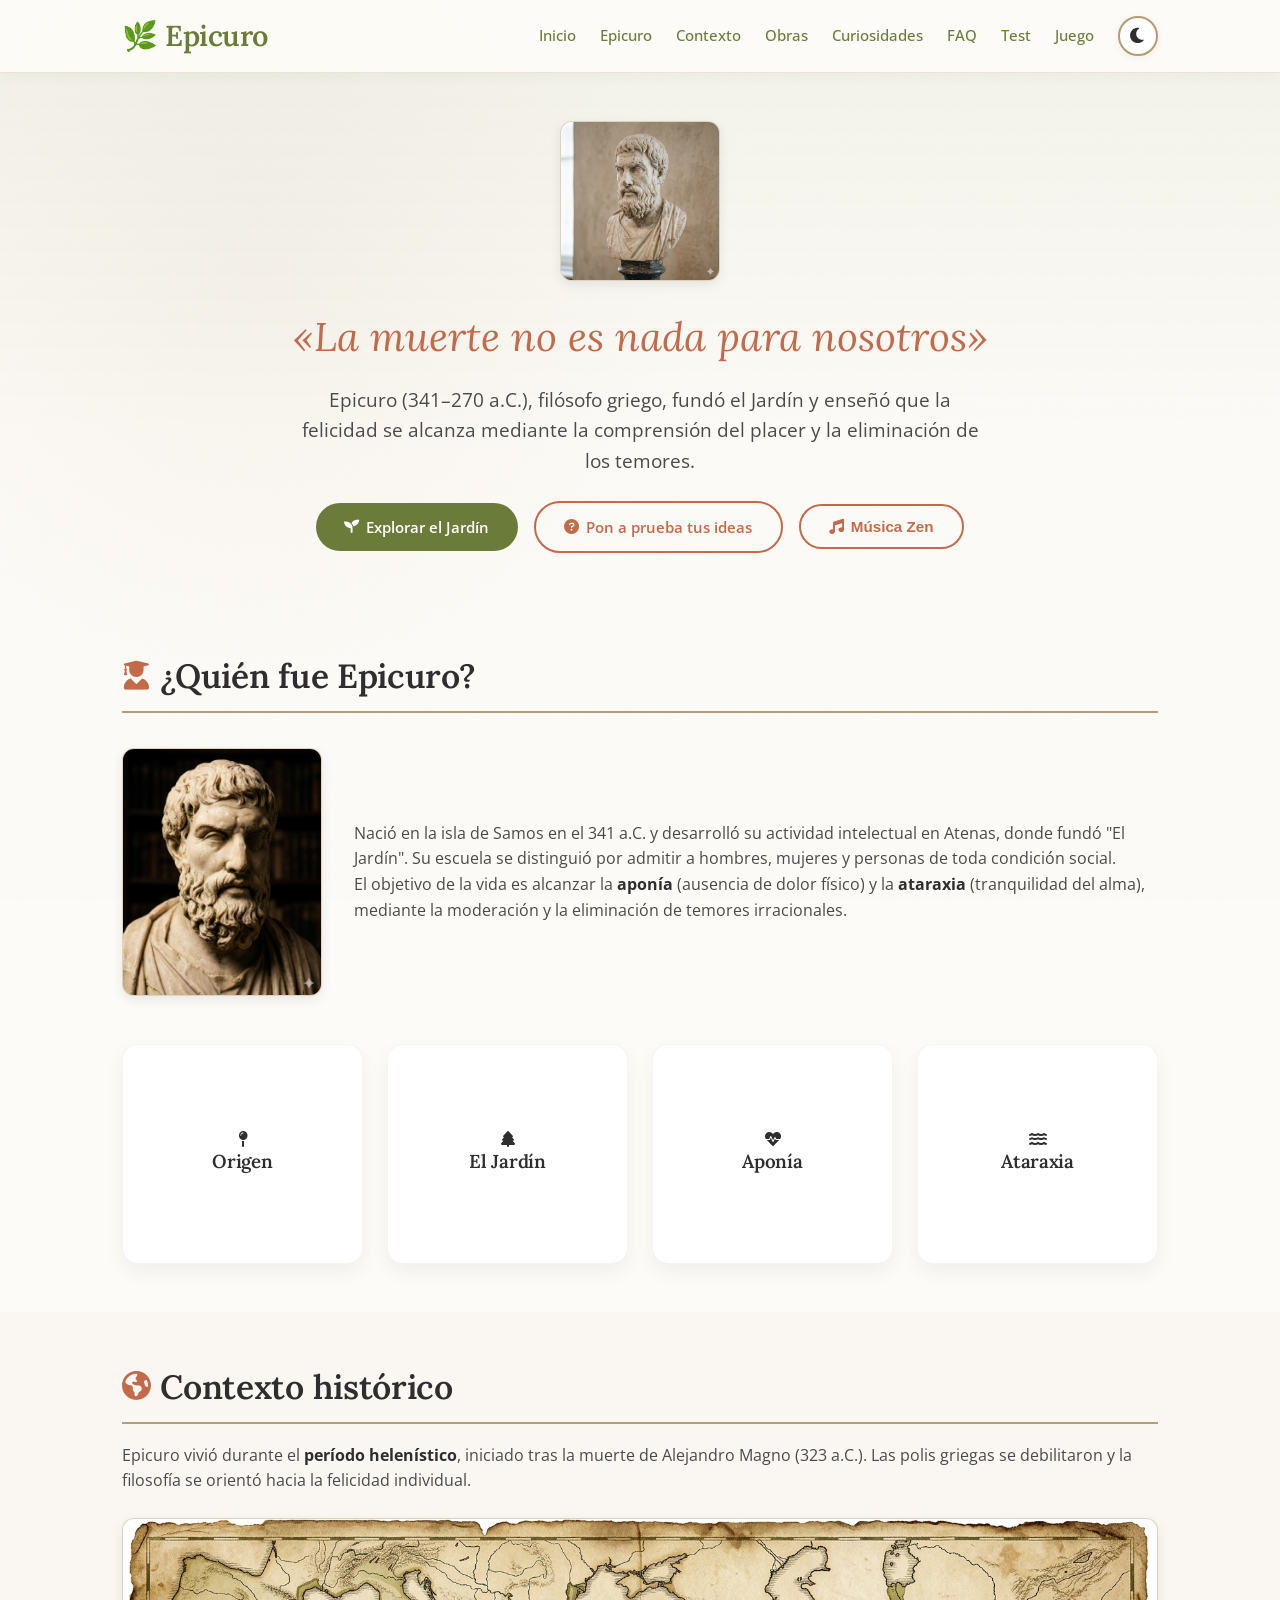
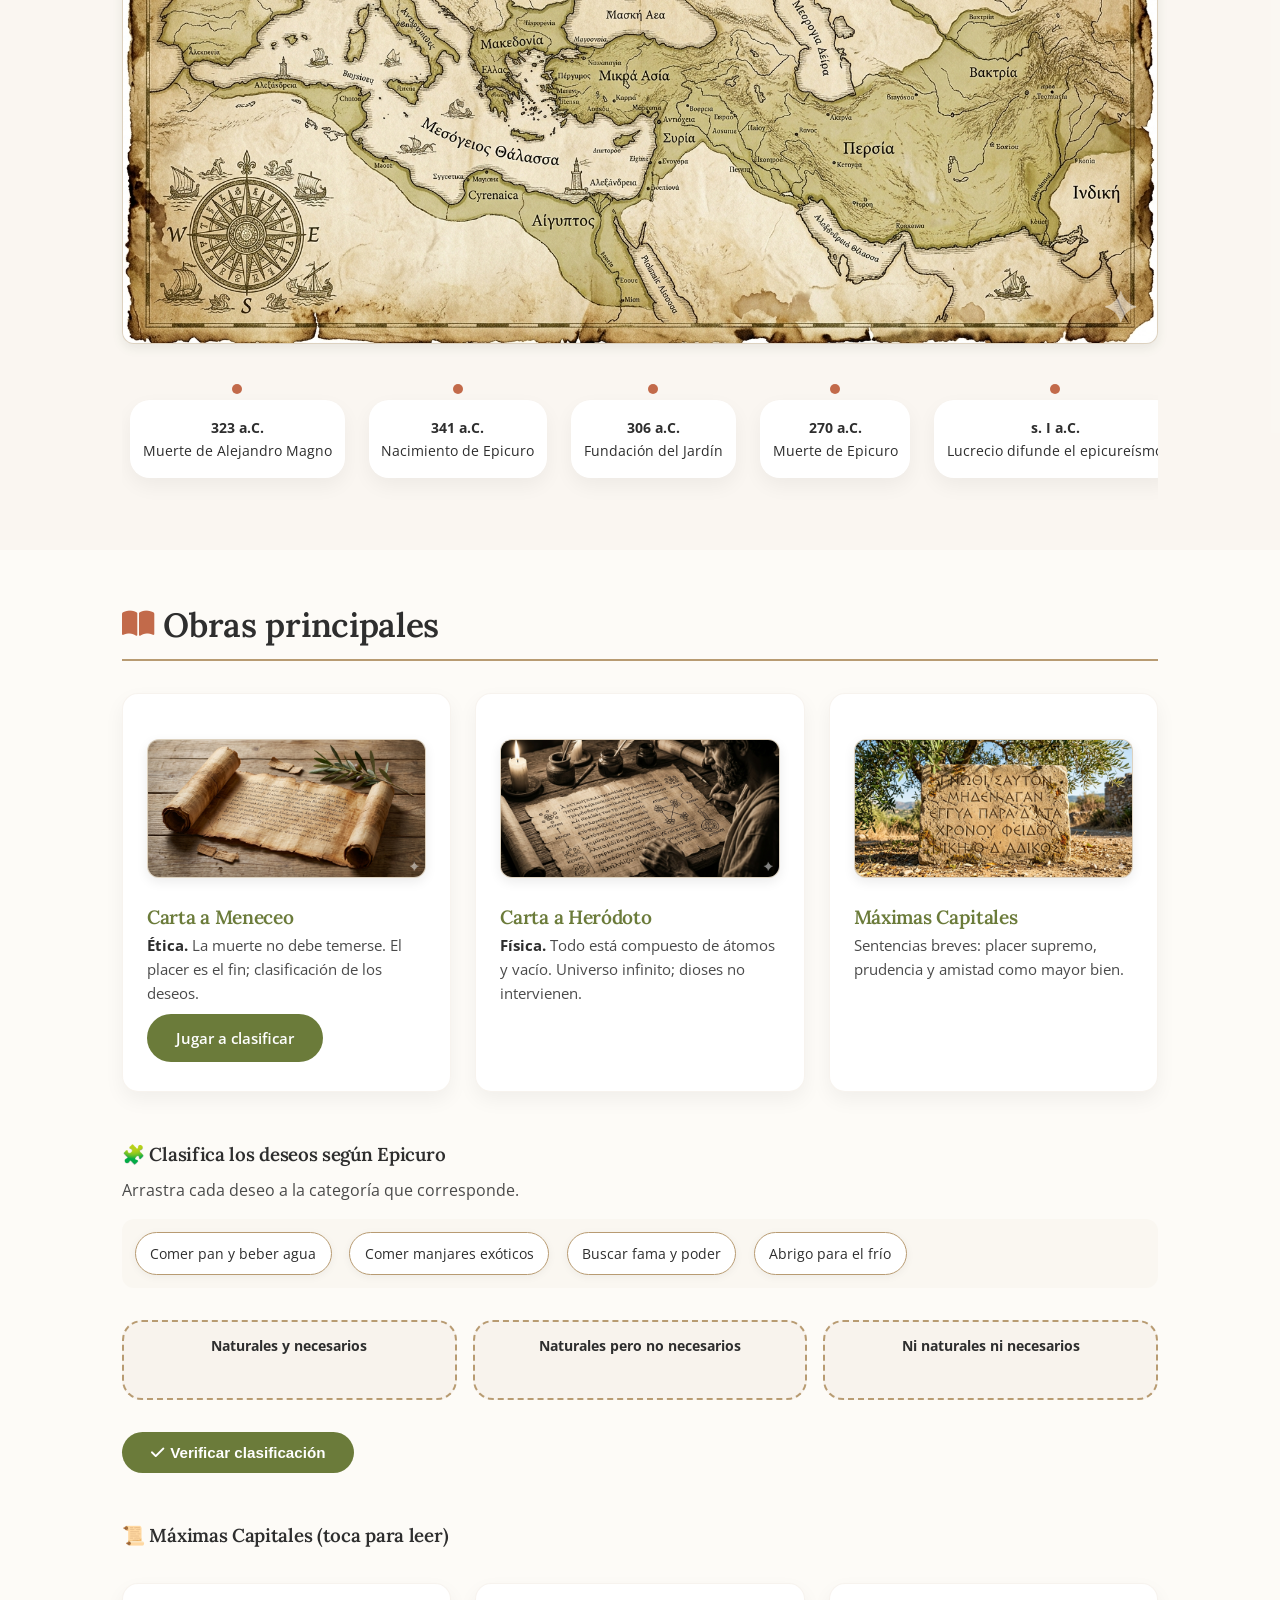
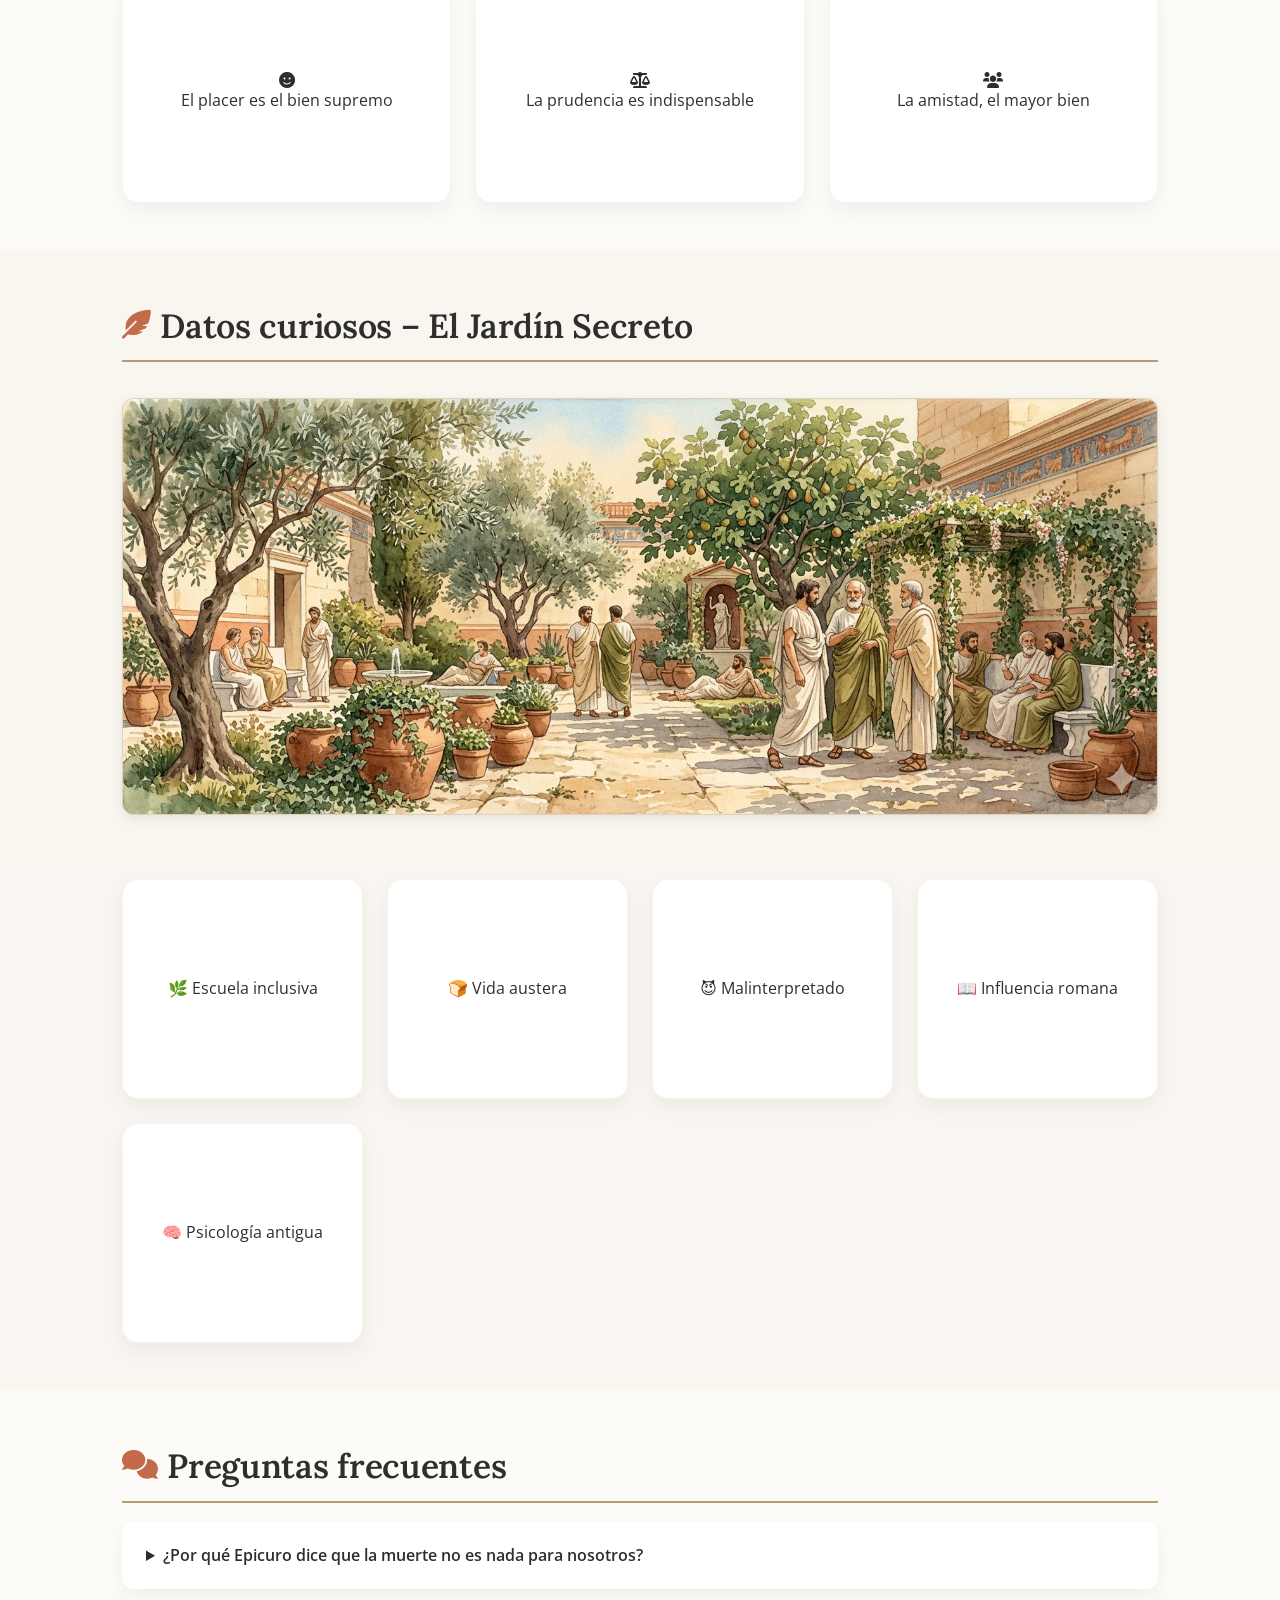
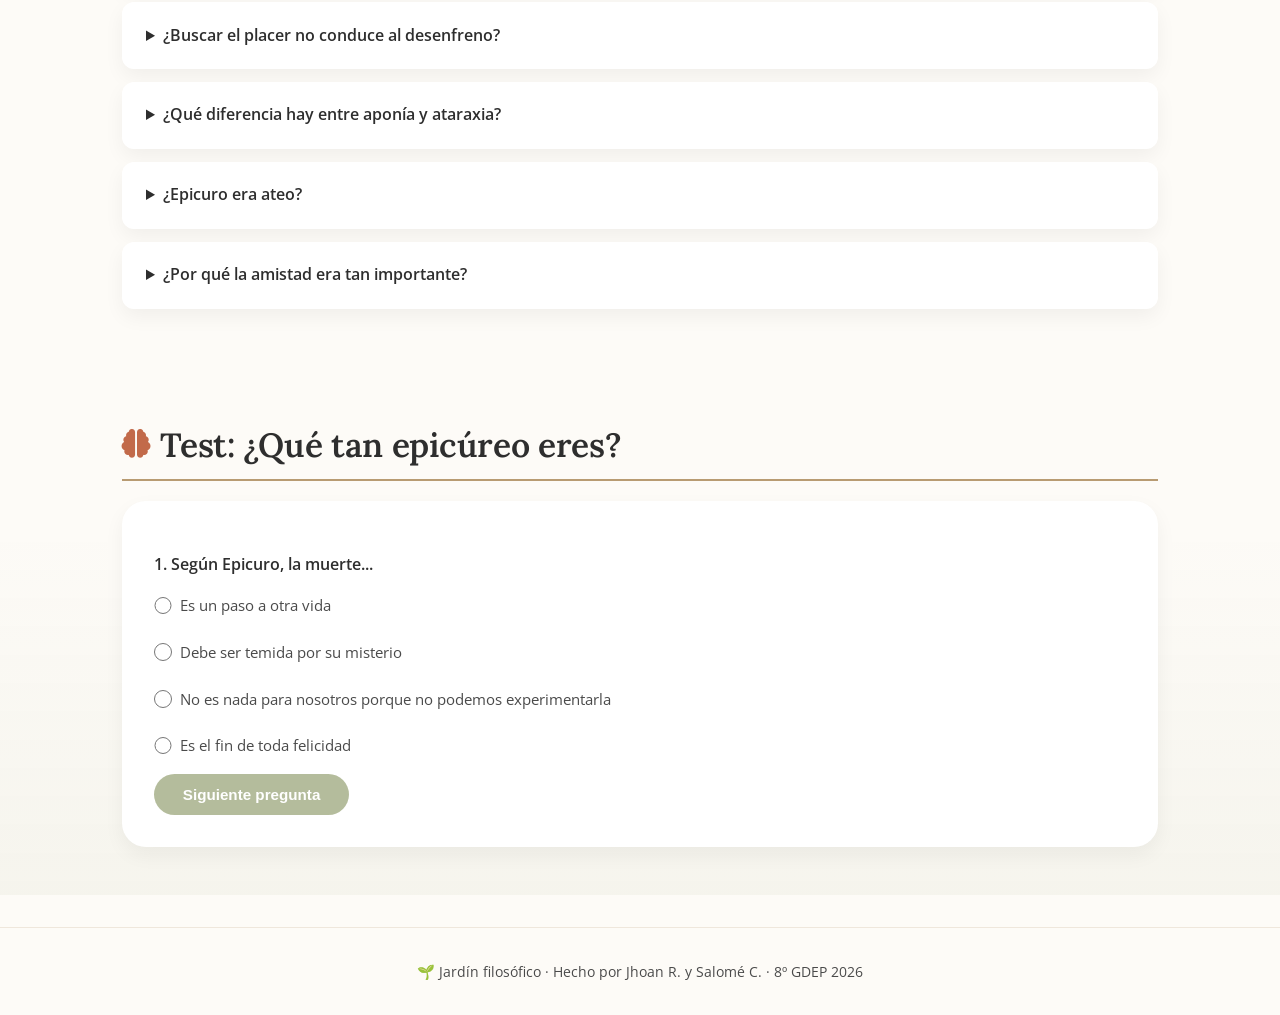
==== commit 4cb660b1: "Fixed broken link" ====
--- a/index.html
+++ b/index.html
@@ -32,7 +32,7 @@
                     <li><a href="#curiosidades">Curiosidades</a></li>
                     <li><a href="#faq">FAQ</a></li>
                     <li><a href="#test">Test</a></li>
-                    <li><a href"https://colegio sitiosweb.com.co/juego/">Juego</a></li>
+                    <li><a href="https://colegio.sitiosweb.com.co/ruleta-epicuro/">Juego</a></li>
                     <li class="theme-toggle-li">
                         <button class="theme-toggle" id="themeToggle" aria-label="Cambiar modo oscuro / claro" title="Alternar modo oscuro">
                             <i class="fas fa-moon" id="themeIcon"></i>
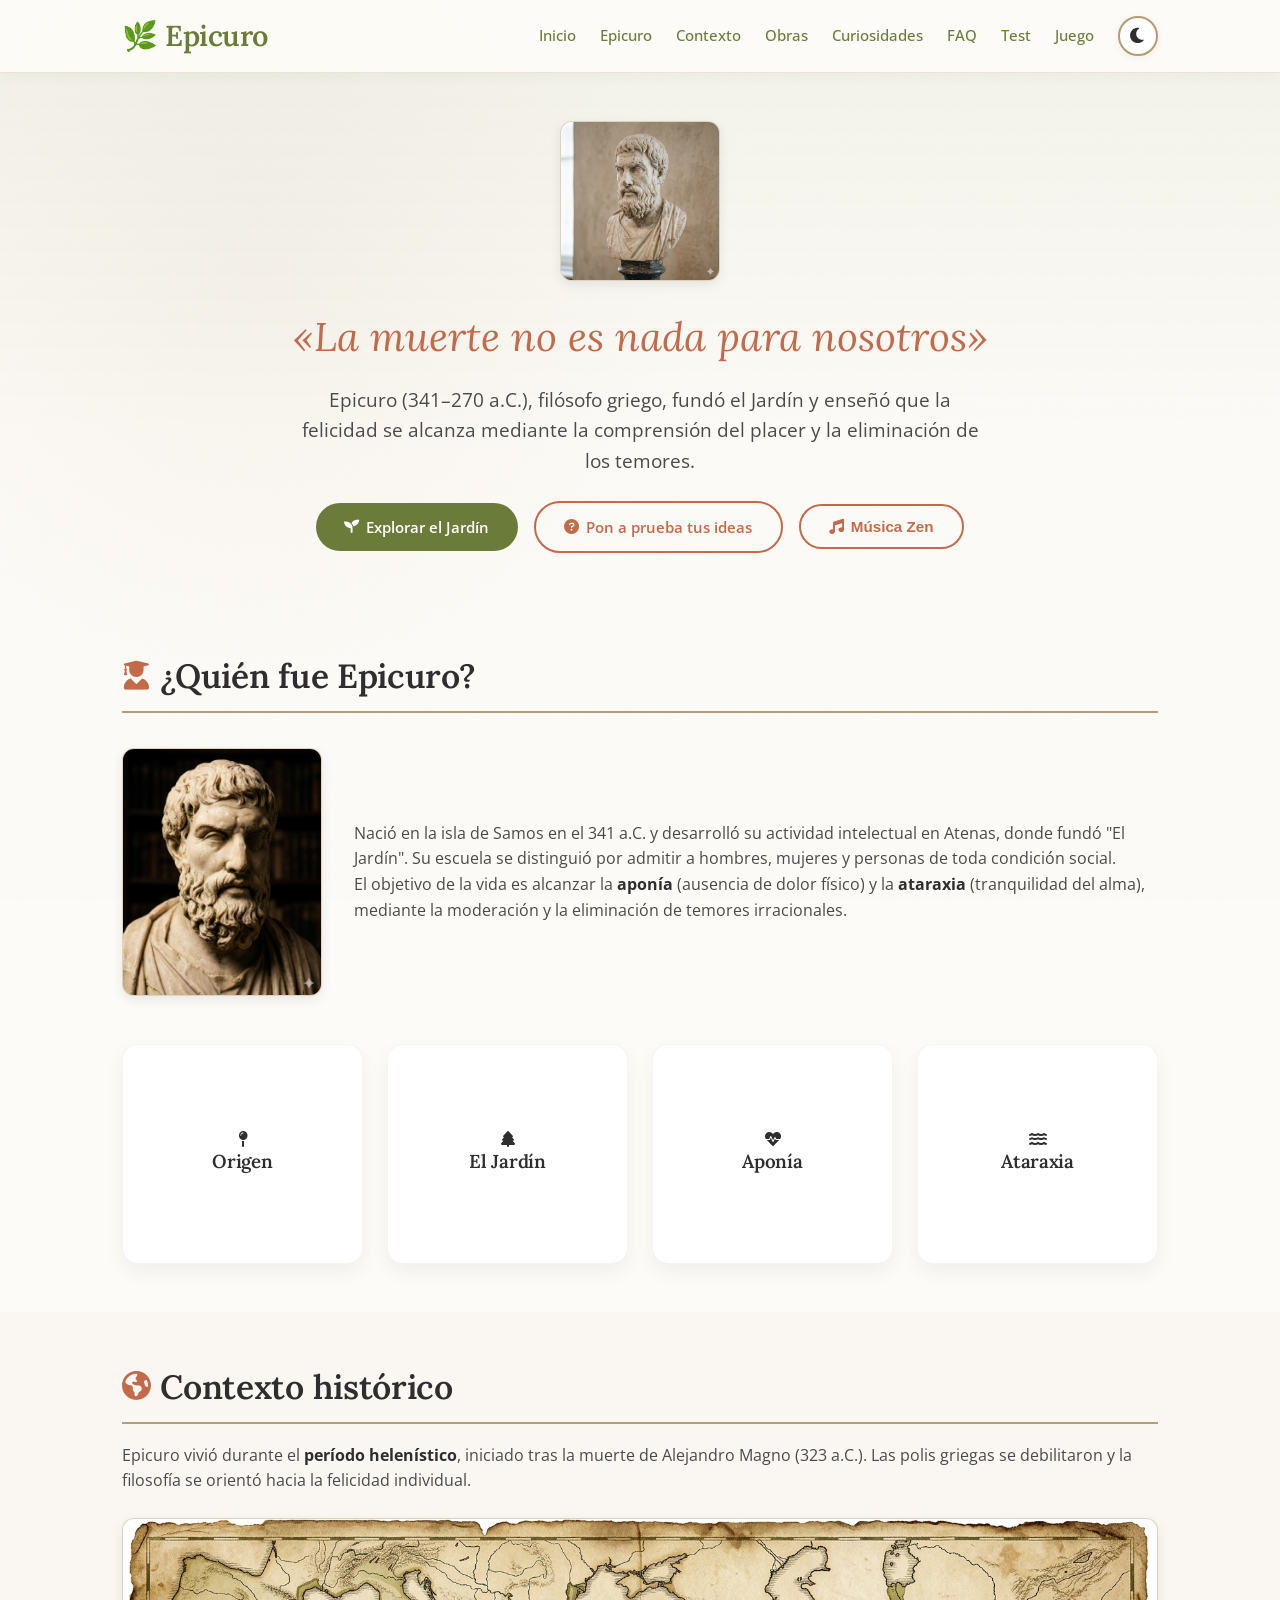
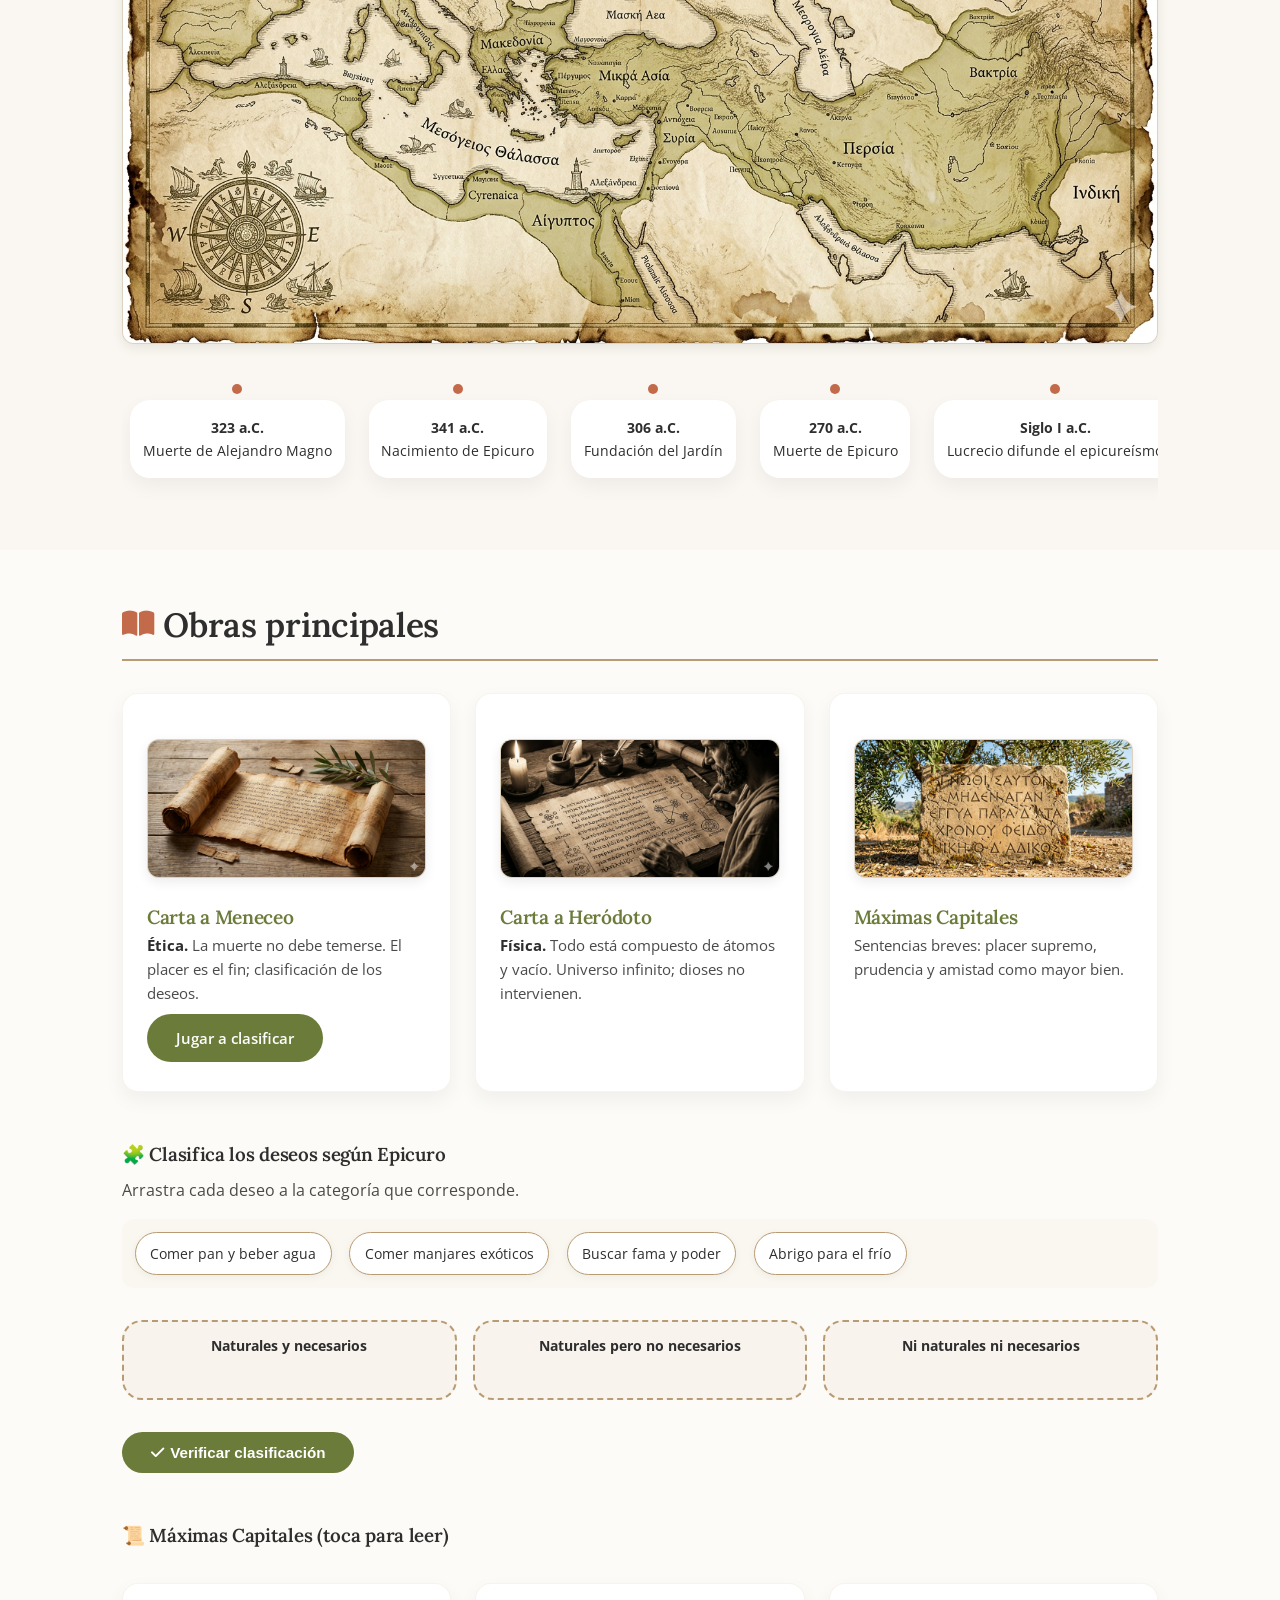
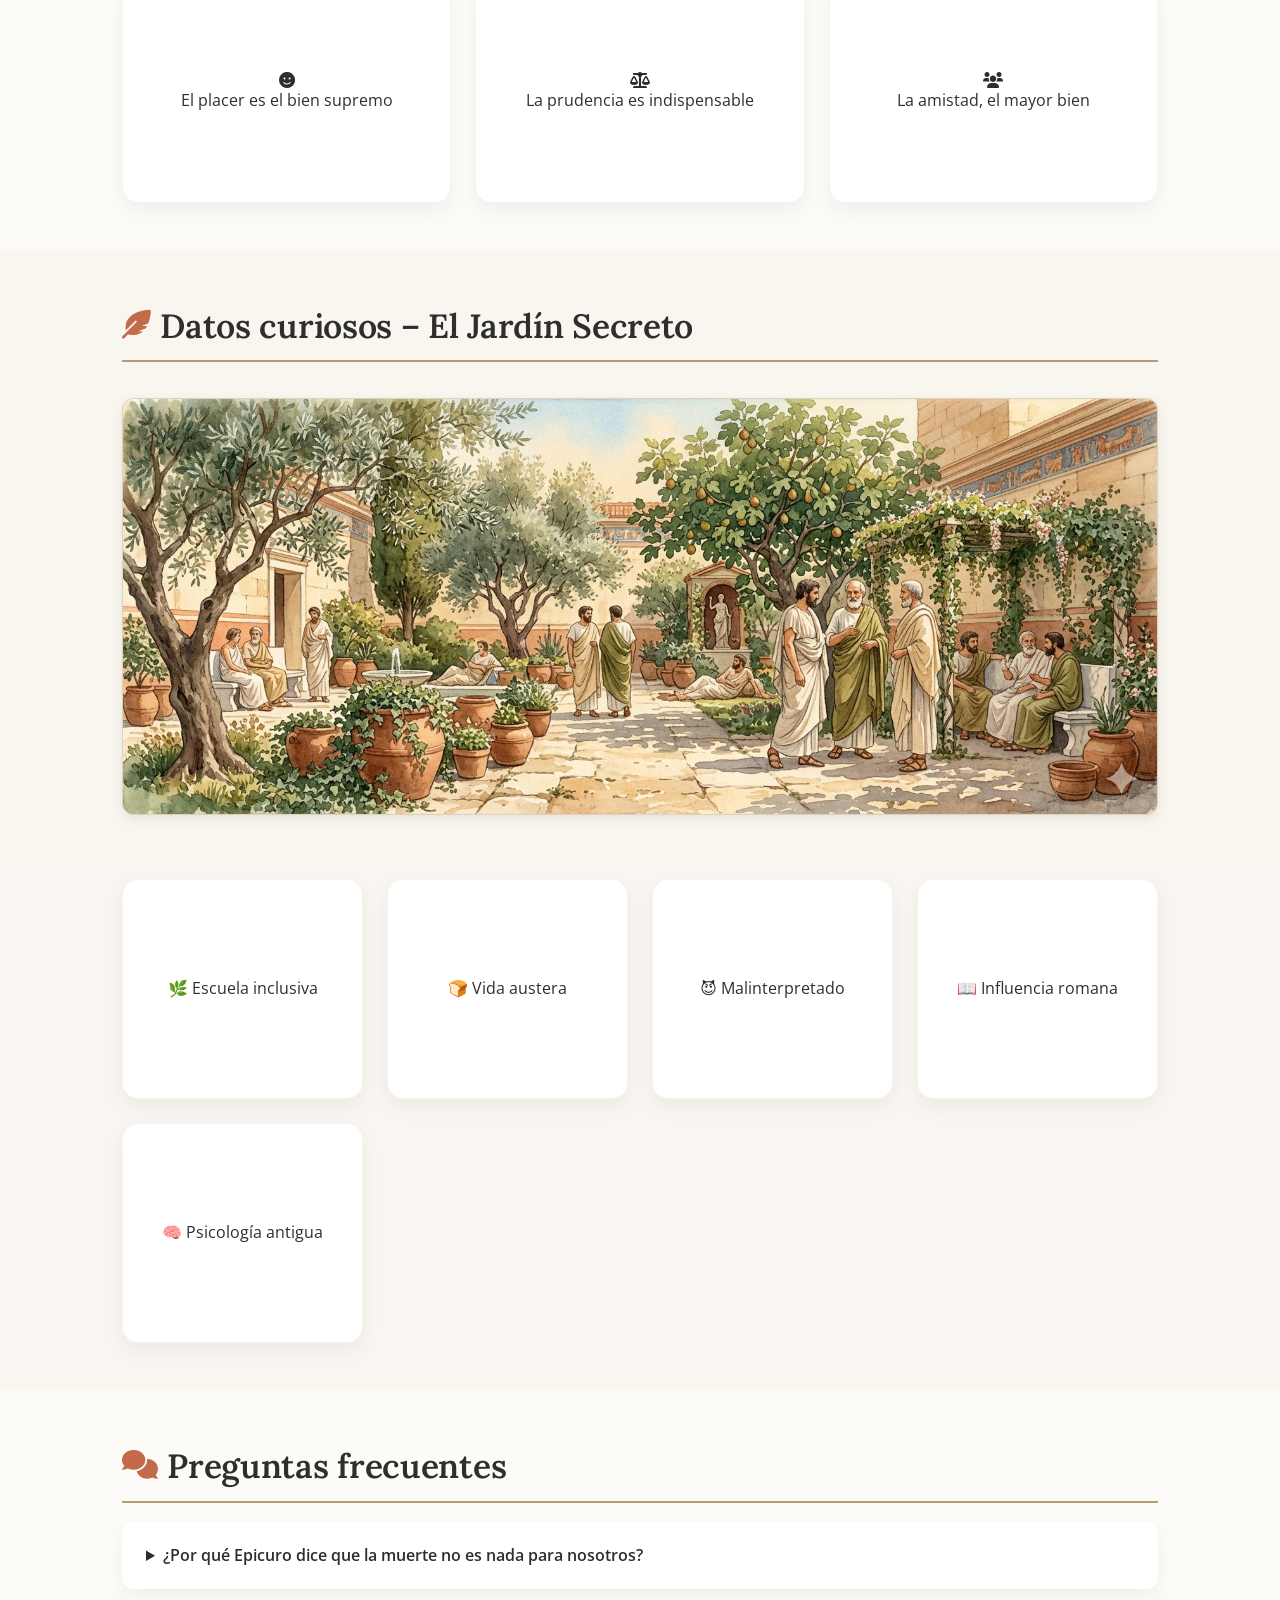
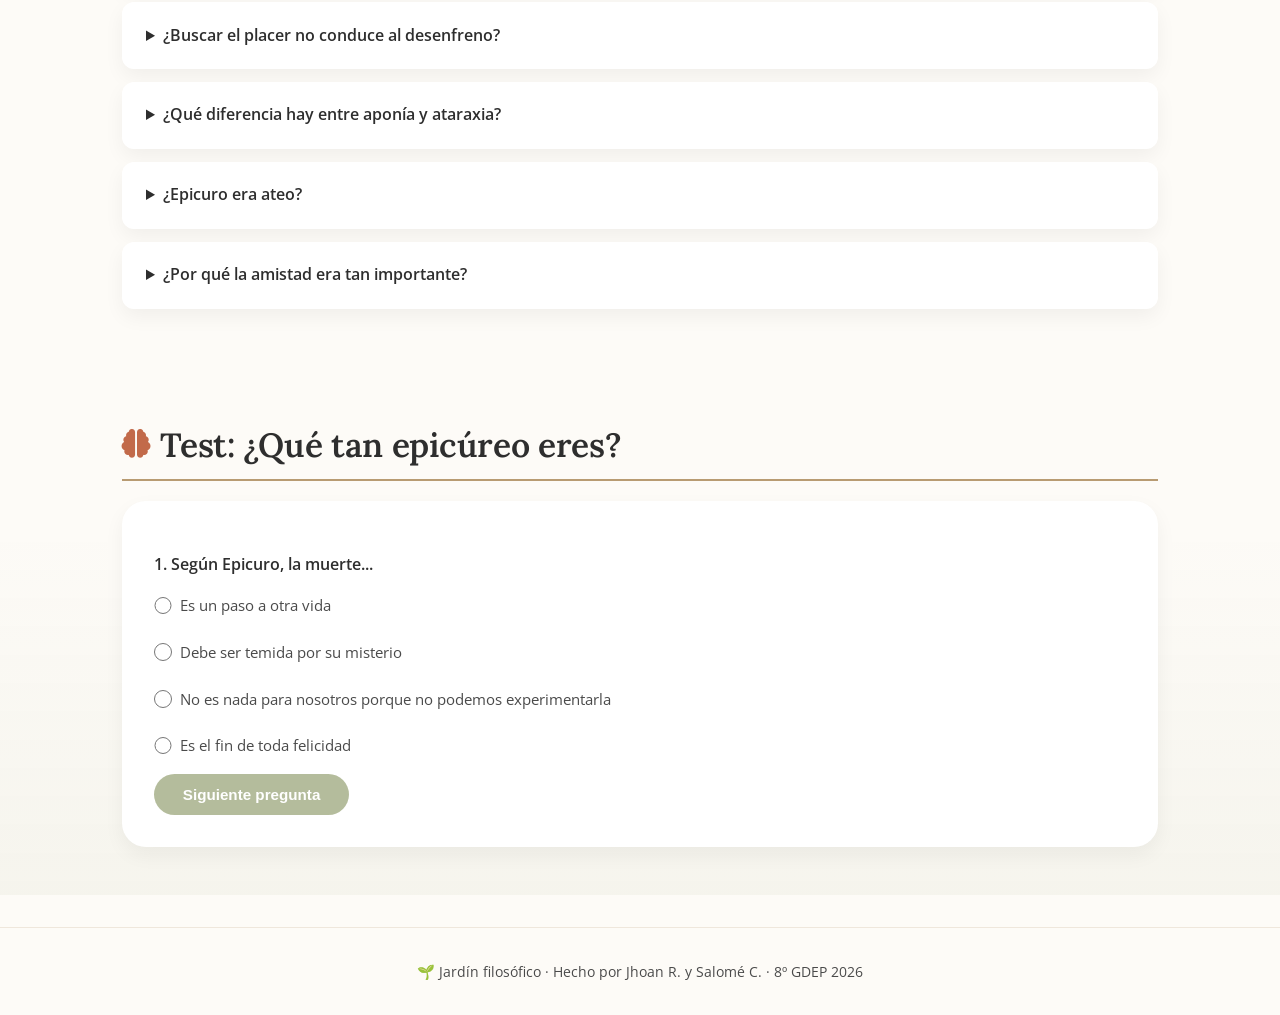
==== commit 45603940: "Correct timeline label from 's. I a.C.' to 'Siglo I a.C.'" ====
--- a/index.html
+++ b/index.html
@@ -14,7 +14,8 @@
 <body>
     <!-- Audio de fondo (oculto) -->
     <audio id="bgMusic" loop preload="auto">
-        <source src="musica-web.mp3" type="audio/mpeg">
+        <!-- Cambiado a formato MP3 (compatible con navegadores) y enlace funcional -->
+        <source src="https://www.soundhelix.com/examples/mp3/SoundHelix-Song-1.mp3" type="audio/mpeg">
         Tu navegador no soporta audio.
     </audio>
 
@@ -113,7 +114,7 @@
                     <div class="timeline-item"><strong>341 a.C.</strong><br>Nacimiento de Epicuro</div>
                     <div class="timeline-item"><strong>306 a.C.</strong><br>Fundación del Jardín</div>
                     <div class="timeline-item"><strong>270 a.C.</strong><br>Muerte de Epicuro</div>
-                    <div class="timeline-item"><strong>s. I a.C.</strong><br>Lucrecio difunde el epicureísmo</div>
+                    <div class="timeline-item"><strong>Siglo I a.C.</strong><br>Lucrecio difunde el epicureísmo</div>
                 </div>
             </div>
         </section>
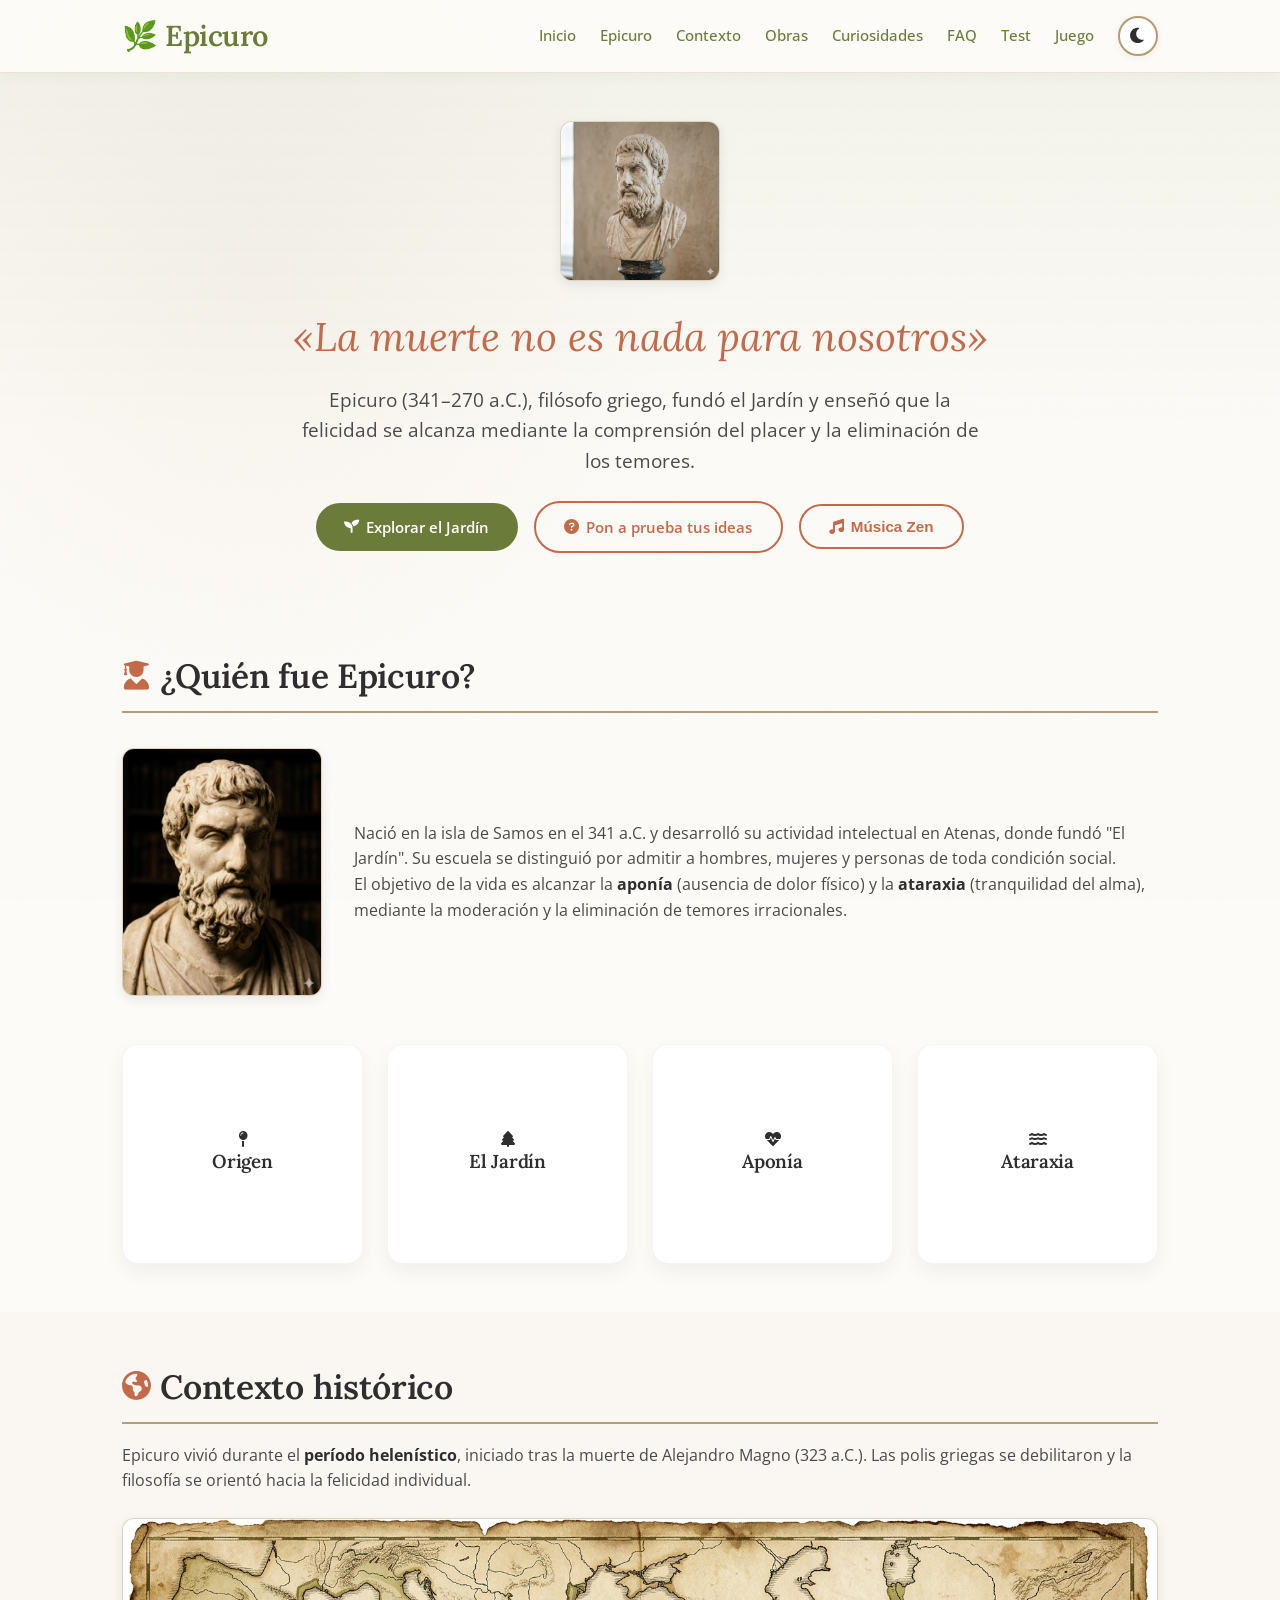
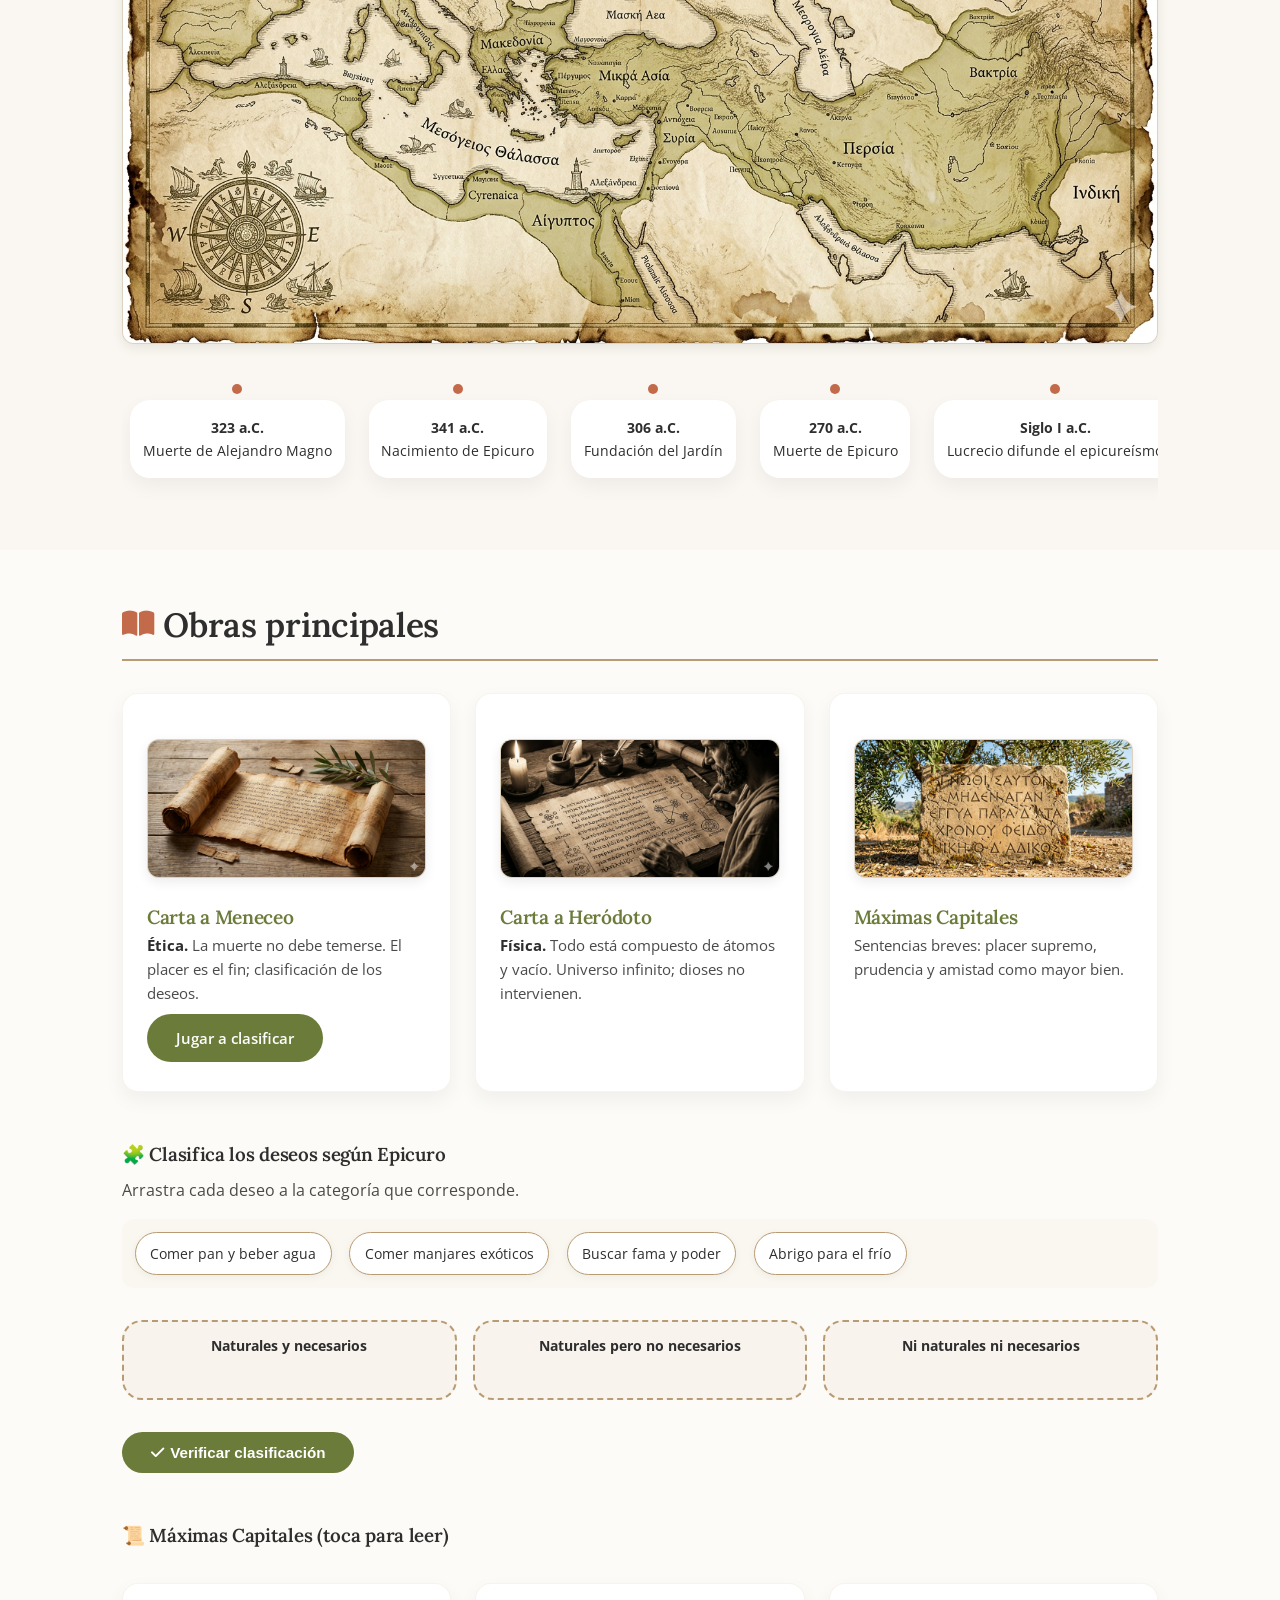
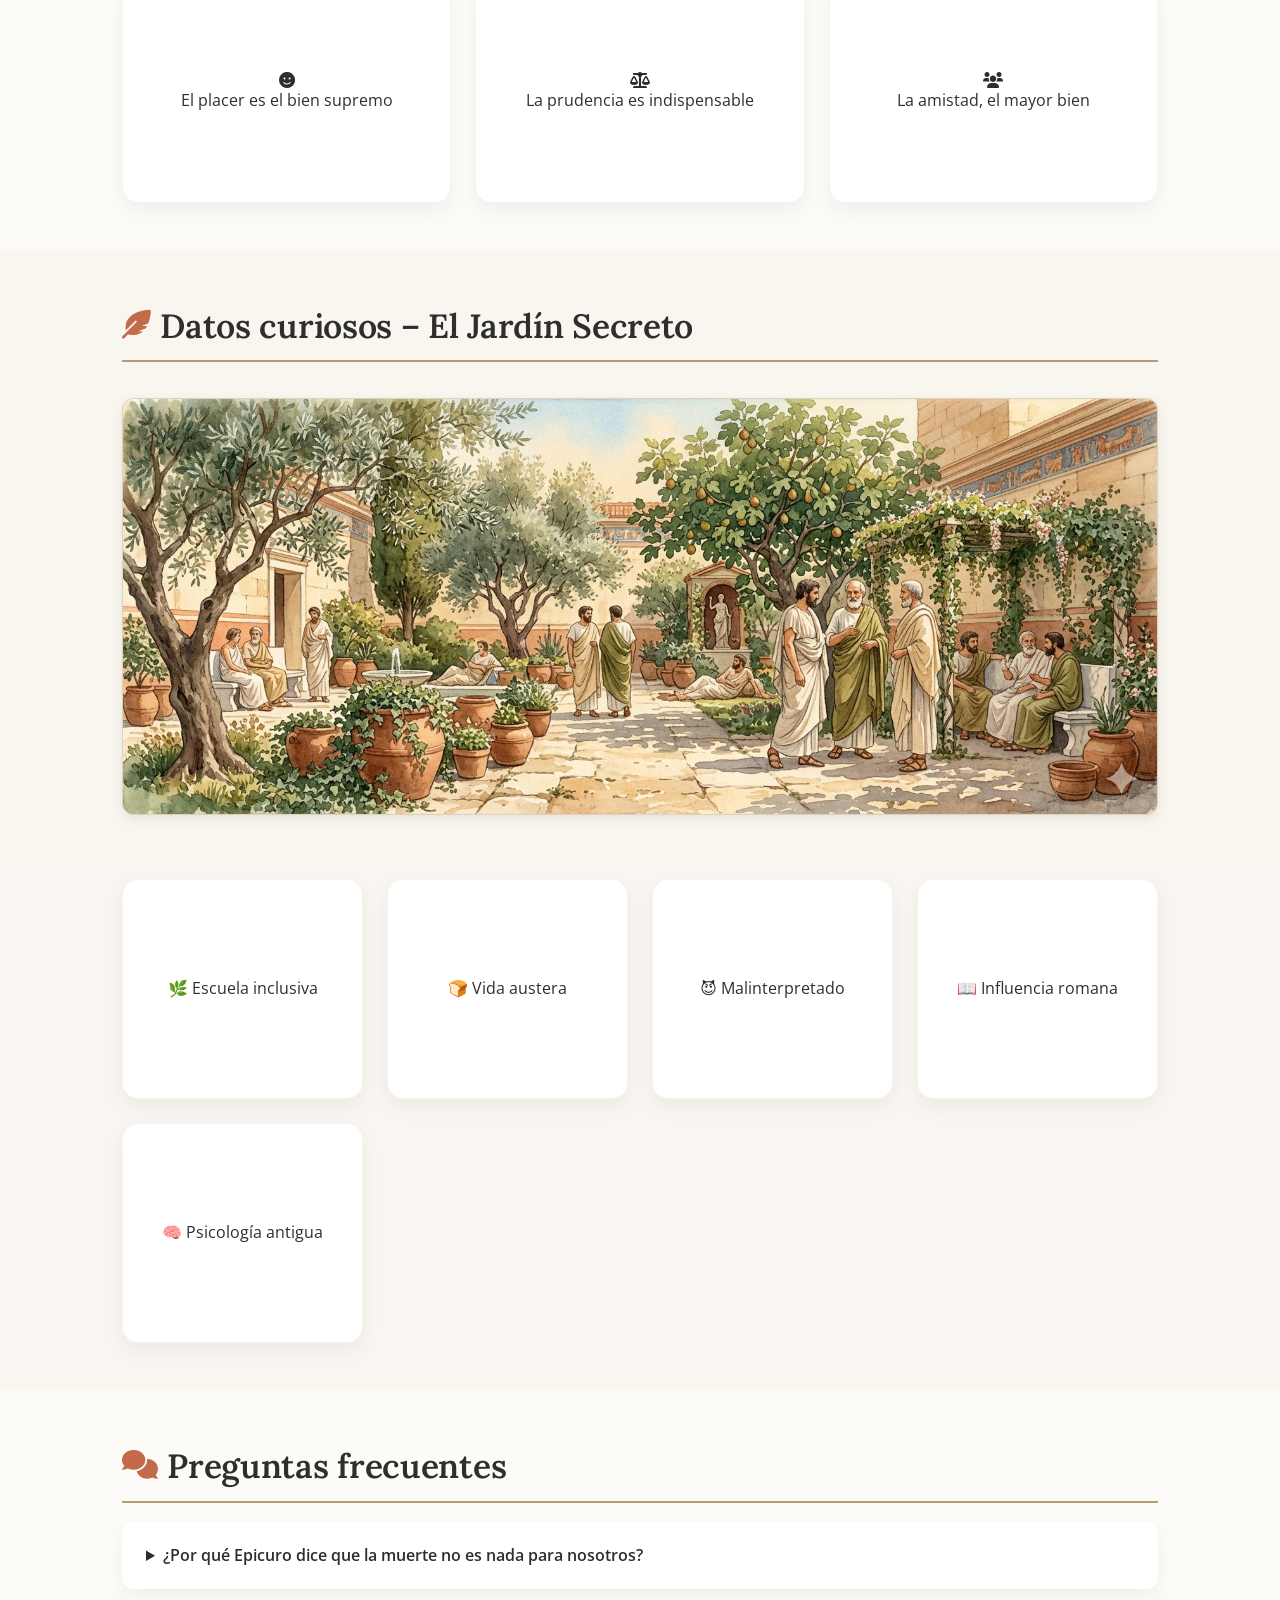
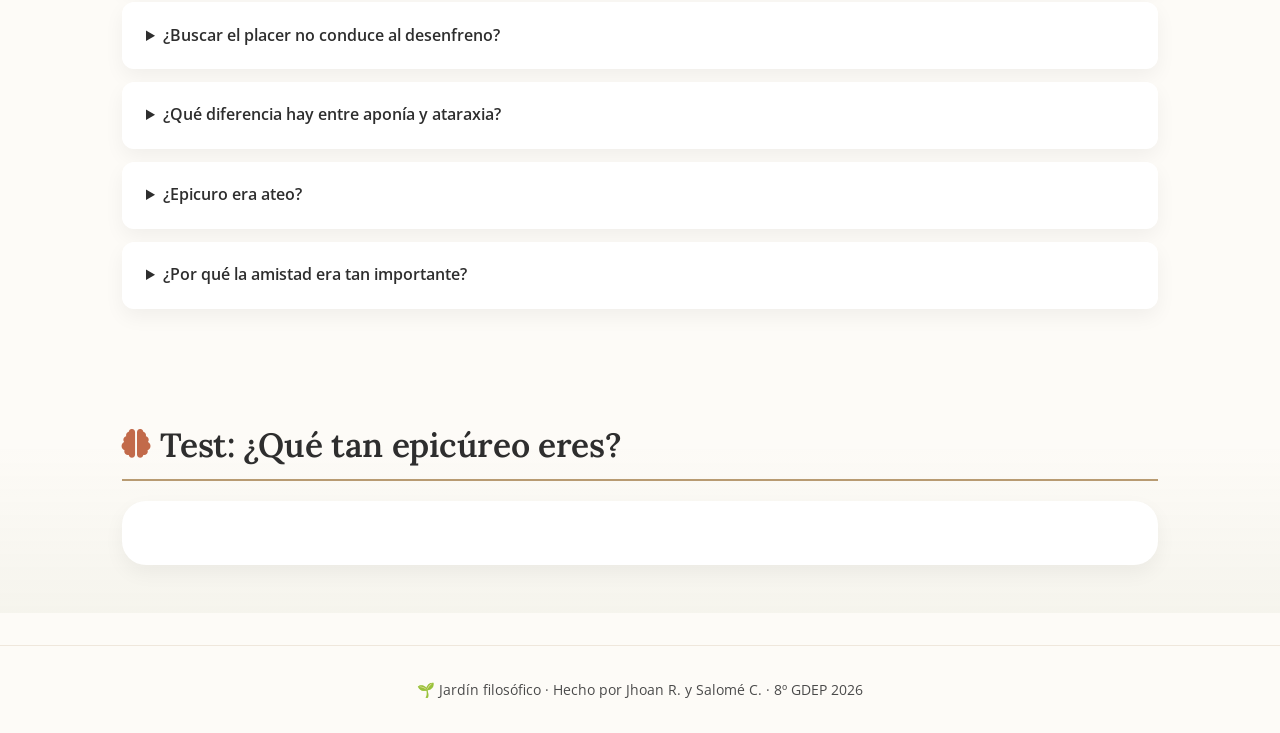
==== commit f3c4e4cd: "Update index.html" ====
--- a/index.html
+++ b/index.html
@@ -148,7 +148,7 @@
                         <div class="draggable" draggable="true" id="item1" data-correct="natural-necesario">Comer pan y beber agua</div>
                         <div class="draggable" draggable="true" id="item2" data-correct="natural-no-necesario">Comer manjares exóticos</div>
                         <div class="draggable" draggable="true" id="item3" data-correct="no-natural">Buscar fama y poder</div>
-                        <div class="draggable" draggable="true" id="item4" data-correct="natural-necesario">Abrigo para el frío</div>
+                        <div class="draggable" draggable="true" id="item4" data-correct="natural-no-necesario">Abrigo para el frío</div>
                     </div>
                     <div class="drag-container">
                         <div class="drop-zone" data-accept="natural-necesario"><h4>Naturales y necesarios</h4></div>
@@ -247,6 +247,8 @@
         </section>
     </main>
 
+    <div id="yt-player"></div>
+    
     <footer>
         <p>🌱 Jardín filosófico · Hecho por Jhoan R. y Salomé C. · 8º GDEP 2026</p>
     </footer>
